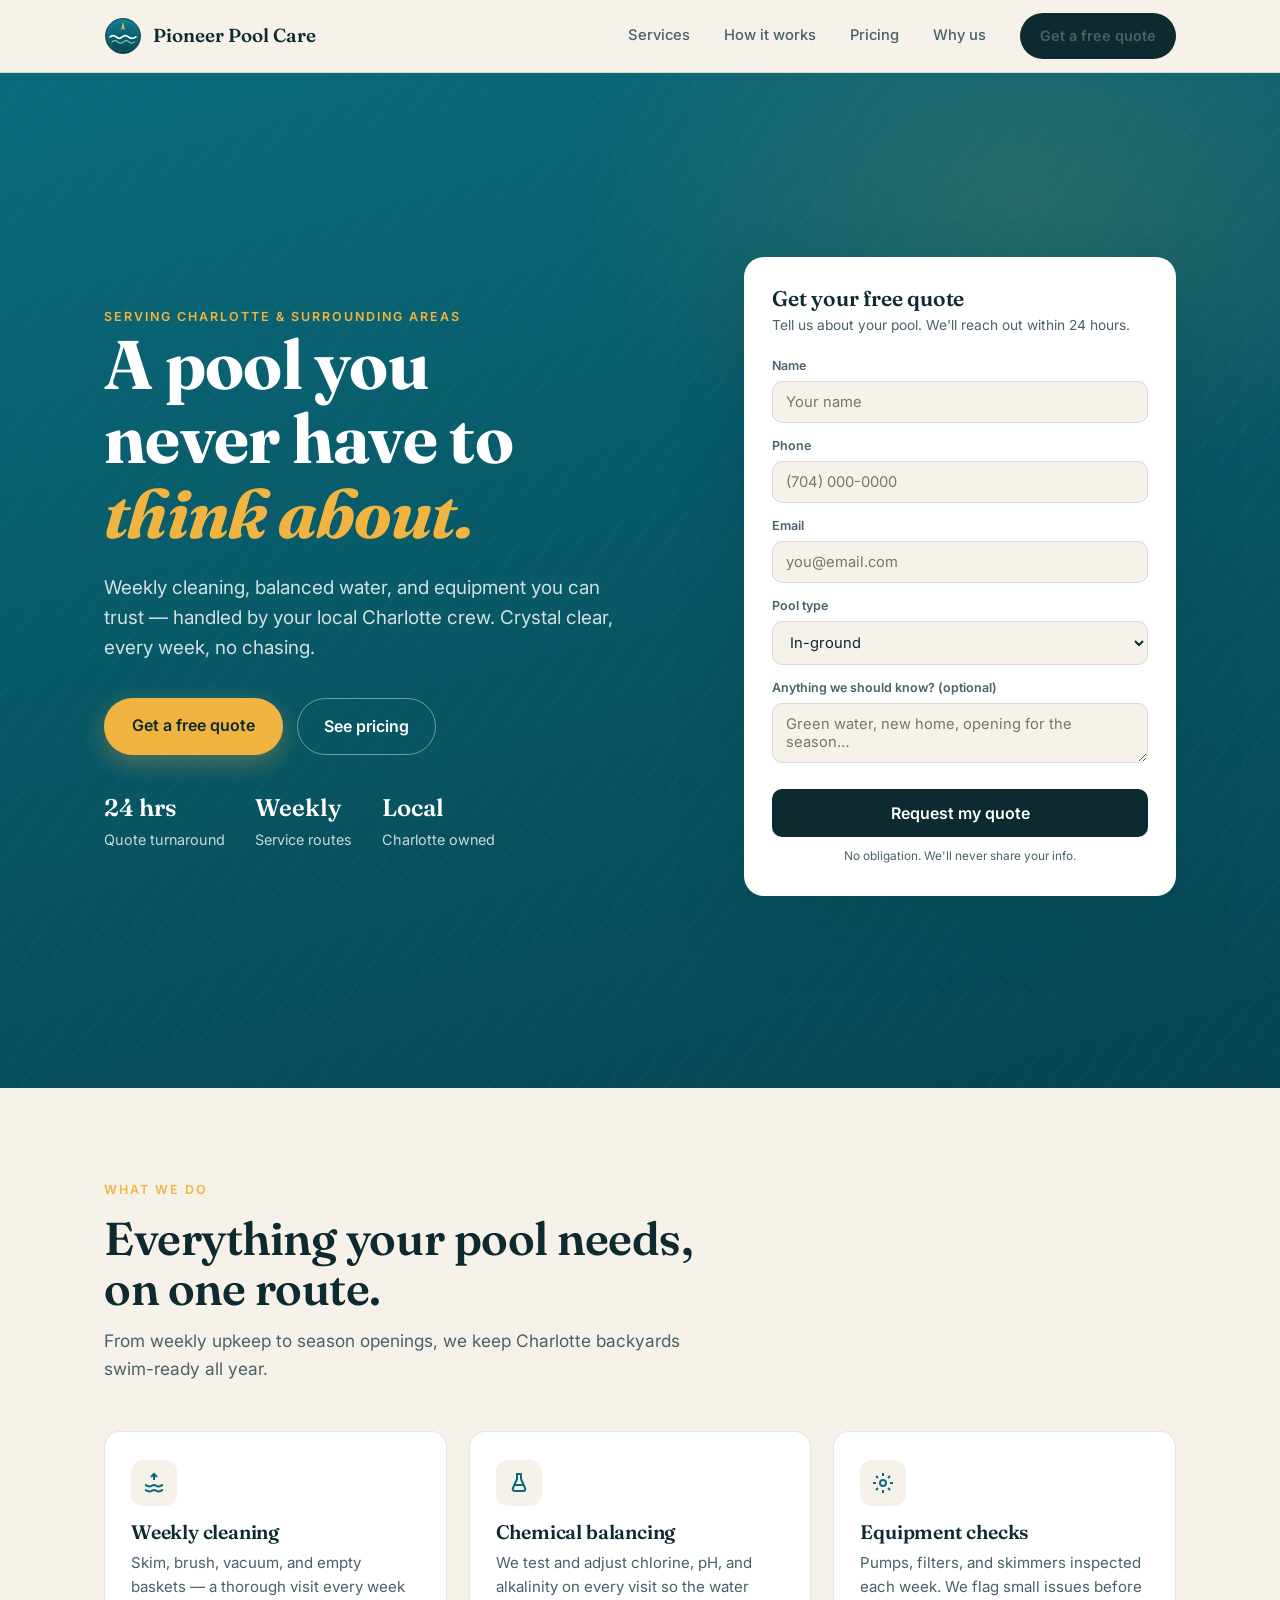
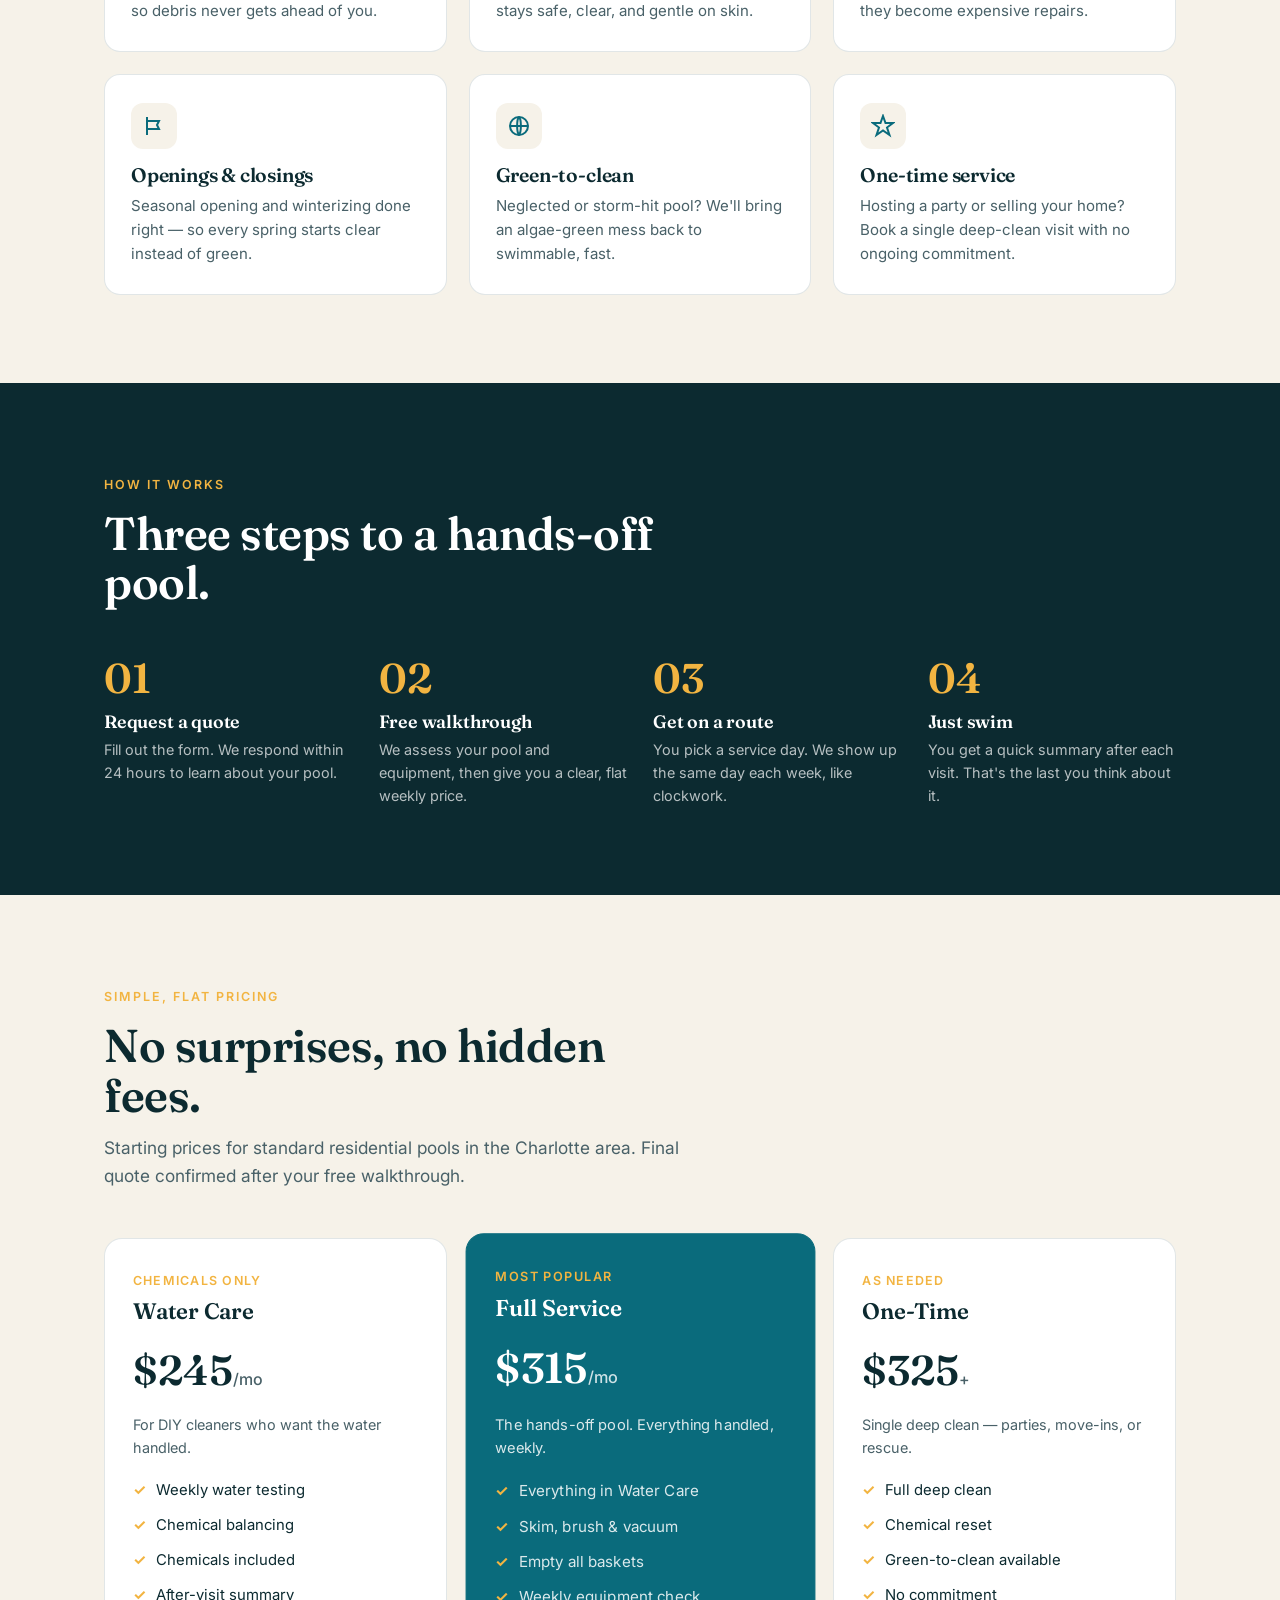
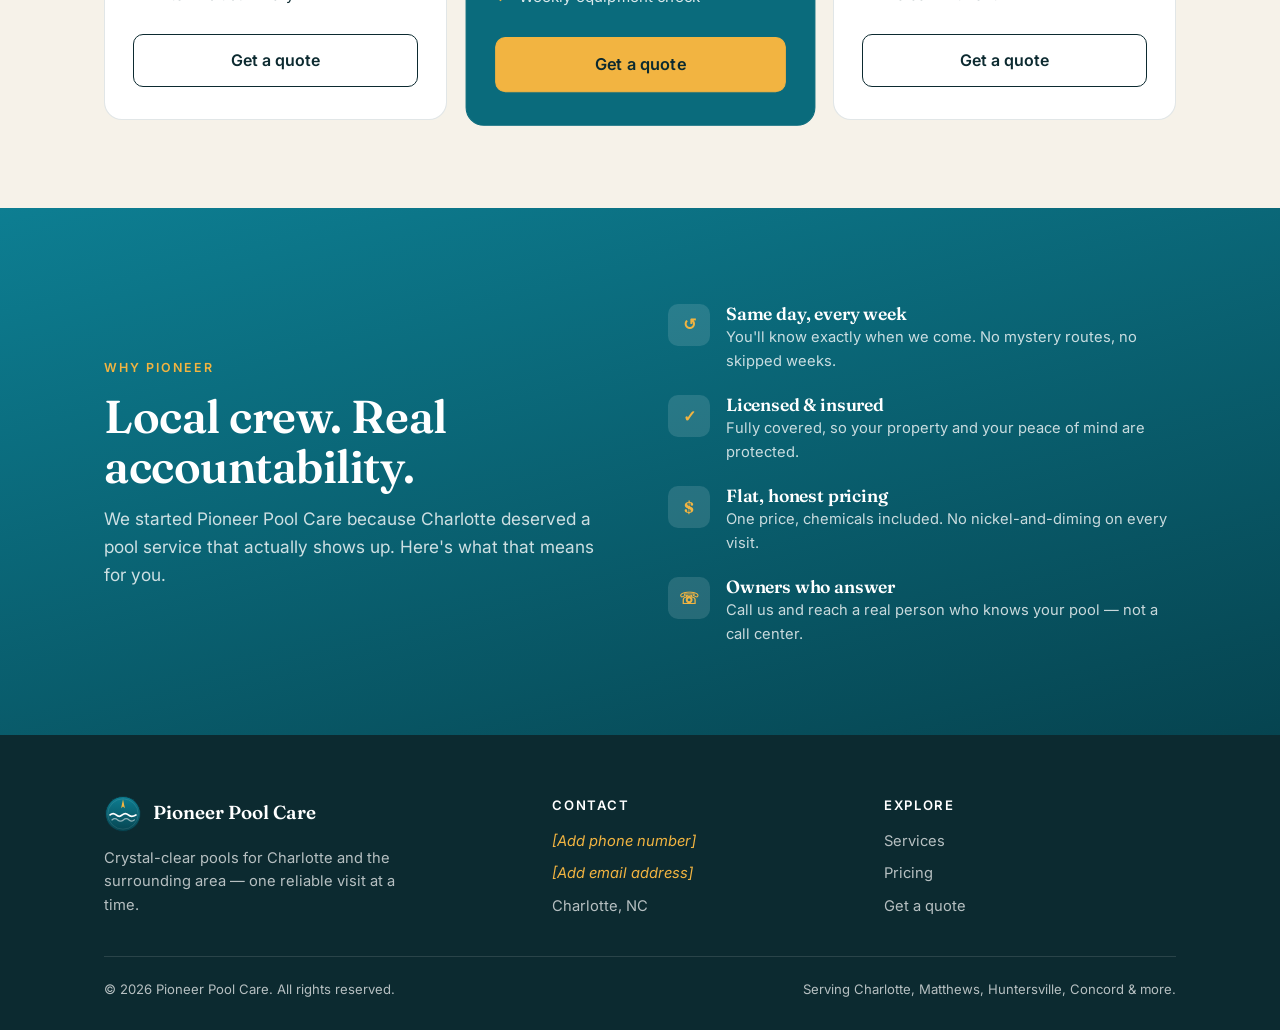
==== index.html @ 1e2101e2 "Add files via upload" ====
<!DOCTYPE html>
<html lang="en">
<head>
<meta charset="UTF-8">
<meta name="viewport" content="width=device-width, initial-scale=1.0">
<title>Pioneer Pool Care | Weekly Pool Cleaning &amp; Maintenance in Charlotte, NC</title>
<link rel="icon" type="image/svg+xml" href="data:image/svg+xml,%3Csvg%20viewBox%3D%220%200%20200%20200%22%20xmlns%3D%22http%3A//www.w3.org/2000/svg%22%20aria-hidden%3D%22true%22%3E%3Cdefs%3E%3ClinearGradient%20id%3D%22pgrad%22%20x1%3D%220%22%20y1%3D%220%22%20x2%3D%220%22%20y2%3D%221%22%3E%3Cstop%20offset%3D%220%22%20stop-color%3D%22%230d7e92%22/%3E%3Cstop%20offset%3D%221%22%20stop-color%3D%22%23064450%22/%3E%3C/linearGradient%3E%3C/defs%3E%3Ccircle%20cx%3D%22100%22%20cy%3D%22100%22%20r%3D%2292%22%20fill%3D%22url%28%23pgrad%29%22/%3E%3Ccircle%20cx%3D%22100%22%20cy%3D%22100%22%20r%3D%2292%22%20fill%3D%22none%22%20stroke%3D%22%230c2a30%22%20stroke-width%3D%224%22/%3E%3Ccircle%20cx%3D%22100%22%20cy%3D%22100%22%20r%3D%2280%22%20fill%3D%22none%22%20stroke%3D%22rgba%28255%2C255%2C255%2C.25%29%22%20stroke-width%3D%222%22/%3E%3Cpath%20d%3D%22M100%2022%20L110%2070%20L100%2060%20L90%2070%20Z%22%20fill%3D%22%23f2b441%22/%3E%3Cpath%20d%3D%22M32%20105%20Q48%2091%2064%20105%20T96%20105%20T128%20105%20T168%20105%22%20fill%3D%22none%22%20stroke%3D%22%23ffffff%22%20stroke-width%3D%229%22%20stroke-linecap%3D%22round%22/%3E%3Cpath%20d%3D%22M42%20131%20Q57%20118%2072%20131%20T102%20131%20T132%20131%20T160%20131%22%20fill%3D%22none%22%20stroke%3D%22rgba%28255%2C255%2C255%2C.55%29%22%20stroke-width%3D%227%22%20stroke-linecap%3D%22round%22/%3E%3C/svg%3E">
<meta name="description" content="Reliable weekly pool cleaning, chemical balancing, and maintenance across Charlotte, NC. Get a free quote within 24 hours.">
<link rel="preconnect" href="https://fonts.googleapis.com">
<link rel="preconnect" href="https://fonts.gstatic.com" crossorigin>
<link href="https://fonts.googleapis.com/css2?family=Fraunces:opsz,wght@9..144,400;9..144,500;9..144,600;9..144,700&family=Inter:wght@400;500;600&display=swap" rel="stylesheet">
<link rel="stylesheet" href="styles.css">
</head>
<body>

<header>
  <div class="wrap">
    <nav>
      <a href="#" class="brand"><svg class="logo" viewBox="0 0 200 200" width="38" height="38" xmlns="http://www.w3.org/2000/svg" aria-hidden="true"><defs><linearGradient id="pgrad" x1="0" y1="0" x2="0" y2="1"><stop offset="0" stop-color="#0d7e92"/><stop offset="1" stop-color="#064450"/></linearGradient></defs><circle cx="100" cy="100" r="92" fill="url(#pgrad)"/><circle cx="100" cy="100" r="92" fill="none" stroke="#0c2a30" stroke-width="4"/><circle cx="100" cy="100" r="80" fill="none" stroke="rgba(255,255,255,.25)" stroke-width="2"/><path d="M100 22 L110 70 L100 60 L90 70 Z" fill="#f2b441"/><path d="M32 105 Q48 91 64 105 T96 105 T128 105 T168 105" fill="none" stroke="#ffffff" stroke-width="9" stroke-linecap="round"/><path d="M42 131 Q57 118 72 131 T102 131 T132 131 T160 131" fill="none" stroke="rgba(255,255,255,.55)" stroke-width="7" stroke-linecap="round"/></svg>Pioneer Pool Care</a>
      <div class="navlinks" id="navlinks">
        <a href="#services">Services</a>
        <a href="#process">How it works</a>
        <a href="#pricing">Pricing</a>
        <a href="#why">Why us</a>
        <a href="#quote" class="navcta">Get a free quote</a>
      </div>
      <button class="menu-toggle" id="menuToggle" aria-label="Toggle menu">☰</button>
    </nav>
  </div>
</header>

<!-- HERO -->
<section class="hero">
  <div class="wrap">
    <div class="hero-inner">
      <div>
        <span class="eyebrow">Serving Charlotte &amp; surrounding areas</span>
        <h1>A pool you<br>never have to<br><em>think about.</em></h1>
        <p class="lead">Weekly cleaning, balanced water, and equipment you can trust — handled by your local Charlotte crew. Crystal clear, every week, no chasing.</p>
        <div class="hero-cta">
          <a href="#quote" class="btn-sun">Get a free quote</a>
          <a href="#pricing" class="btn-ghost">See pricing</a>
        </div>
        <div class="hero-meta">
          <div><b>24 hrs</b>Quote turnaround</div>
          <div><b>Weekly</b>Service routes</div>
          <div><b>Local</b>Charlotte owned</div>
        </div>
      </div>

      <!-- QUOTE FORM -->
      <div class="quote-card" id="quote">
        <form id="formView" action="https://formspree.io/f/xojgkoad" method="POST">
          <h3>Get your free quote</h3>
          <p class="sub">Tell us about your pool. We'll reach out within 24 hours.</p>
          <div class="field">
            <label for="name">Name</label>
            <input id="name" name="name" required type="text" placeholder="Your name">
          </div>
          <div class="field">
            <label for="phone">Phone</label>
            <input id="phone" name="phone" required type="tel" placeholder="(704) 000-0000">
          </div>
          <div class="field">
            <label for="email">Email</label>
            <input id="email" name="_replyto" type="email" placeholder="you@email.com">
          </div>
          <div class="field">
            <label for="ptype">Pool type</label>
            <select id="ptype" name="pool_type">
              <option>In-ground</option>
              <option>Above-ground</option>
              <option>Spa / hot tub</option>
              <option>Not sure</option>
            </select>
          </div>
          <div class="field">
            <label for="msg">Anything we should know? (optional)</label>
            <textarea id="msg" name="message" rows="2" placeholder="Green water, new home, opening for the season…"></textarea>
          </div>
          <input type="hidden" name="_subject" value="New quote request — Pioneer Pool Care">
          <button type="submit">Request my quote</button>
          <p class="form-note">No obligation. We'll never share your info.</p>
        </form>
        <div class="success" id="successView">
          <h3>Request received! 🎉</h3>
          <p>Thanks — one of our pool techs will reach out within 24 hours to set up your free quote.</p>
        </div>
      </div>
    </div>
  </div>
</section>

<!-- SERVICES -->
<section id="services">
  <div class="wrap">
    <div class="sec-head">
      <span class="eyebrow">What we do</span>
      <h2>Everything your pool needs, on one route.</h2>
      <p>From weekly upkeep to season openings, we keep Charlotte backyards swim-ready all year.</p>
    </div>
    <div class="svc-grid">
      <div class="svc">
        <div class="ic"><svg width="24" height="24" viewBox="0 0 24 24" fill="none" stroke="currentColor" stroke-width="2"><path d="M3 14c2 0 2 1.5 4.5 1.5S10 14 12 14s2 1.5 4.5 1.5S19 14 21 14"/><path d="M3 19c2 0 2 1.5 4.5 1.5S10 19 12 19s2 1.5 4.5 1.5S19 19 21 19"/><path d="M12 3v6M9 6l3-3 3 3"/></svg></div>
        <h3>Weekly cleaning</h3>
        <p>Skim, brush, vacuum, and empty baskets — a thorough visit every week so debris never gets ahead of you.</p>
      </div>
      <div class="svc">
        <div class="ic"><svg width="24" height="24" viewBox="0 0 24 24" fill="none" stroke="currentColor" stroke-width="2"><path d="M9 3h6M10 3v5l-4 9a2 2 0 002 3h8a2 2 0 002-3l-4-9V3"/><path d="M7 14h10"/></svg></div>
        <h3>Chemical balancing</h3>
        <p>We test and adjust chlorine, pH, and alkalinity on every visit so the water stays safe, clear, and gentle on skin.</p>
      </div>
      <div class="svc">
        <div class="ic"><svg width="24" height="24" viewBox="0 0 24 24" fill="none" stroke="currentColor" stroke-width="2"><circle cx="12" cy="12" r="3"/><path d="M12 2v3M12 19v3M2 12h3M19 12h3M5 5l2 2M17 17l2 2M19 5l-2 2M7 17l-2 2"/></svg></div>
        <h3>Equipment checks</h3>
        <p>Pumps, filters, and skimmers inspected each week. We flag small issues before they become expensive repairs.</p>
      </div>
      <div class="svc">
        <div class="ic"><svg width="24" height="24" viewBox="0 0 24 24" fill="none" stroke="currentColor" stroke-width="2"><path d="M5 3v18M5 7h12l-2 4 2 4H5"/></svg></div>
        <h3>Openings &amp; closings</h3>
        <p>Seasonal opening and winterizing done right — so every spring starts clear instead of green.</p>
      </div>
      <div class="svc">
        <div class="ic"><svg width="24" height="24" viewBox="0 0 24 24" fill="none" stroke="currentColor" stroke-width="2"><path d="M3 12a9 9 0 1018 0 9 9 0 00-18 0z"/><path d="M3 12h18"/><path d="M12 3c2.5 2.5 2.5 15 0 18M12 3c-2.5 2.5-2.5 15 0 18"/></svg></div>
        <h3>Green-to-clean</h3>
        <p>Neglected or storm-hit pool? We'll bring an algae-green mess back to swimmable, fast.</p>
      </div>
      <div class="svc">
        <div class="ic"><svg width="24" height="24" viewBox="0 0 24 24" fill="none" stroke="currentColor" stroke-width="2"><path d="M12 2l2.5 7H22l-6 4.5L18.5 21 12 16.5 5.5 21 8 13.5 2 9h7.5z"/></svg></div>
        <h3>One-time service</h3>
        <p>Hosting a party or selling your home? Book a single deep-clean visit with no ongoing commitment.</p>
      </div>
    </div>
  </div>
</section>

<!-- PROCESS -->
<section class="process" id="process">
  <div class="wrap">
    <div class="sec-head">
      <span class="eyebrow">How it works</span>
      <h2>Three steps to a hands-off pool.</h2>
    </div>
    <div class="steps">
      <div class="step">
        <div class="num">01</div>
        <h3>Request a quote</h3>
        <p>Fill out the form. We respond within 24 hours to learn about your pool.</p>
      </div>
      <div class="step">
        <div class="num">02</div>
        <h3>Free walkthrough</h3>
        <p>We assess your pool and equipment, then give you a clear, flat weekly price.</p>
      </div>
      <div class="step">
        <div class="num">03</div>
        <h3>Get on a route</h3>
        <p>You pick a service day. We show up the same day each week, like clockwork.</p>
      </div>
      <div class="step">
        <div class="num">04</div>
        <h3>Just swim</h3>
        <p>You get a quick summary after each visit. That's the last you think about it.</p>
      </div>
    </div>
  </div>
</section>

<!-- PRICING -->
<section id="pricing">
  <div class="wrap">
    <div class="sec-head">
      <span class="eyebrow">Simple, flat pricing</span>
      <h2>No surprises, no hidden fees.</h2>
      <p>Starting prices for standard residential pools in the Charlotte area. Final quote confirmed after your free walkthrough.</p>
    </div>
    <div class="price-grid">
      <div class="plan">
        <span class="tag">Chemicals only</span>
        <h3>Water Care</h3>
        <div class="price">$245<span>/mo</span></div>
        <p class="muted-txt">For DIY cleaners who want the water handled.</p>
        <ul>
          <li>Weekly water testing</li>
          <li>Chemical balancing</li>
          <li>Chemicals included</li>
          <li>After-visit summary</li>
        </ul>
        <a href="#quote" class="choose">Get a quote</a>
      </div>
      <div class="plan featured">
        <span class="tag">Most popular</span>
        <h3>Full Service</h3>
        <div class="price">$315<span>/mo</span></div>
        <p class="muted-txt">The hands-off pool. Everything handled, weekly.</p>
        <ul>
          <li>Everything in Water Care</li>
          <li>Skim, brush &amp; vacuum</li>
          <li>Empty all baskets</li>
          <li>Weekly equipment check</li>
        </ul>
        <a href="#quote" class="choose">Get a quote</a>
      </div>
      <div class="plan">
        <span class="tag">As needed</span>
        <h3>One-Time</h3>
        <div class="price">$325<span>+</span></div>
        <p class="muted-txt">Single deep clean — parties, move-ins, or rescue.</p>
        <ul>
          <li>Full deep clean</li>
          <li>Chemical reset</li>
          <li>Green-to-clean available</li>
          <li>No commitment</li>
        </ul>
        <a href="#quote" class="choose">Get a quote</a>
      </div>
    </div>
  </div>
</section>

<!-- WHY US -->
<section class="why" id="why">
  <div class="wrap">
    <div class="why-grid">
      <div>
        <div class="sec-head">
          <span class="eyebrow">Why Pioneer</span>
          <h2>Local crew. Real accountability.</h2>
          <p style="color:rgba(255,255,255,.8)">We started Pioneer Pool Care because Charlotte deserved a pool service that actually shows up. Here's what that means for you.</p>
        </div>
      </div>
      <ul class="why-points">
        <li><span class="b">↺</span><div><h3>Same day, every week</h3><p>You'll know exactly when we come. No mystery routes, no skipped weeks.</p></div></li>
        <li><span class="b">✓</span><div><h3>Licensed &amp; insured</h3><p>Fully covered, so your property and your peace of mind are protected.</p></div></li>
        <li><span class="b">$</span><div><h3>Flat, honest pricing</h3><p>One price, chemicals included. No nickel-and-diming on every visit.</p></div></li>
        <li><span class="b">☏</span><div><h3>Owners who answer</h3><p>Call us and reach a real person who knows your pool — not a call center.</p></div></li>
      </ul>
    </div>
  </div>
</section>

<!-- FOOTER -->
<footer>
  <div class="wrap">
    <div class="foot-top">
      <div>
        <a href="#" class="brand"><svg class="logo" viewBox="0 0 200 200" width="38" height="38" xmlns="http://www.w3.org/2000/svg" aria-hidden="true"><defs><linearGradient id="pgrad" x1="0" y1="0" x2="0" y2="1"><stop offset="0" stop-color="#0d7e92"/><stop offset="1" stop-color="#064450"/></linearGradient></defs><circle cx="100" cy="100" r="92" fill="url(#pgrad)"/><circle cx="100" cy="100" r="92" fill="none" stroke="#0c2a30" stroke-width="4"/><circle cx="100" cy="100" r="80" fill="none" stroke="rgba(255,255,255,.25)" stroke-width="2"/><path d="M100 22 L110 70 L100 60 L90 70 Z" fill="#f2b441"/><path d="M32 105 Q48 91 64 105 T96 105 T128 105 T168 105" fill="none" stroke="#ffffff" stroke-width="9" stroke-linecap="round"/><path d="M42 131 Q57 118 72 131 T102 131 T132 131 T160 131" fill="none" stroke="rgba(255,255,255,.55)" stroke-width="7" stroke-linecap="round"/></svg>Pioneer Pool Care</a>
        <p style="max-width:34ch;font-size:.92rem">Crystal-clear pools for Charlotte and the surrounding area — one reliable visit at a time.</p>
      </div>
      <div>
        <h4>Contact</h4>
        <ul>
          <li><span class="placeholder">[Add phone number]</span></li>
          <li><span class="placeholder">[Add email address]</span></li>
          <li>Charlotte, NC</li>
        </ul>
      </div>
      <div>
        <h4>Explore</h4>
        <ul>
          <li><a href="#services">Services</a></li>
          <li><a href="#pricing">Pricing</a></li>
          <li><a href="#quote">Get a quote</a></li>
        </ul>
      </div>
    </div>
    <div class="foot-bottom">
      <span>© 2026 Pioneer Pool Care. All rights reserved.</span>
      <span>Serving Charlotte, Matthews, Huntersville, Concord &amp; more.</span>
    </div>
  </div>
</footer>

<script src="script.js"></script>
</body>
</html>
---- styles.css ----
:root{
  --pool:#0a6b7c;
  --pool-dark:#064450;
  --surface:#0d7e92;
  --sun:#f2b441;
  --sand:#f6f2e9;
  --ink:#0c2a30;
  --muted:#496168;
  --line:rgba(8,52,60,.12);
  --white:#ffffff;
}
*{box-sizing:border-box;margin:0;padding:0}
html{scroll-behavior:smooth}
body{
  font-family:'Inter',system-ui,sans-serif;
  color:var(--ink);
  background:var(--sand);
  line-height:1.6;
  -webkit-font-smoothing:antialiased;
}
h1,h2,h3{font-family:'Fraunces',Georgia,serif;line-height:1.08;font-weight:600;letter-spacing:-.01em}
a{color:inherit;text-decoration:none}
.wrap{max-width:1120px;margin:0 auto;padding:0 24px}
.eyebrow{
  font-family:'Inter';font-size:.78rem;font-weight:600;letter-spacing:.16em;
  text-transform:uppercase;color:var(--sun);
}

/* NAV */
header{position:sticky;top:0;z-index:50;background:rgba(246,242,233,.88);backdrop-filter:blur(10px);border-bottom:1px solid var(--line)}
nav{display:flex;align-items:center;justify-content:space-between;height:72px}
.brand{display:flex;align-items:center;gap:11px;font-family:'Fraunces';font-weight:600;font-size:1.18rem;color:var(--ink)}
.mark{width:34px;height:34px;border-radius:50%;background:radial-gradient(circle at 32% 30%,var(--surface),var(--pool-dark));position:relative;flex:none;box-shadow:inset 0 0 0 2px rgba(255,255,255,.18)}
.mark::after{content:"";position:absolute;inset:0;border-radius:50%;background:
  repeating-linear-gradient(115deg,transparent 0 5px,rgba(255,255,255,.22) 5px 6px)}
.navlinks{display:flex;gap:34px;align-items:center;font-size:.92rem;font-weight:500}
.navlinks a{color:var(--muted);transition:color .2s}
.navlinks a:hover{color:var(--pool)}
.navcta{background:var(--ink);color:var(--white);padding:11px 20px;border-radius:999px;font-weight:600;font-size:.9rem;transition:transform .15s}
.navcta:hover{transform:translateY(-1px)}
.menu-toggle{display:none;background:none;border:0;font-size:1.5rem;cursor:pointer;color:var(--ink)}

/* HERO */
.hero{position:relative;overflow:hidden;background:linear-gradient(165deg,var(--pool) 0%,var(--pool-dark) 100%);color:var(--white)}
.hero::before{content:"";position:absolute;inset:0;opacity:.5;
  background:
    radial-gradient(60% 50% at 80% 12%,rgba(242,180,65,.25),transparent 60%),
    repeating-linear-gradient(125deg,transparent 0 22px,rgba(255,255,255,.035) 22px 24px)}
.hero-inner{position:relative;display:grid;grid-template-columns:1.15fr .85fr;gap:56px;align-items:center;padding:96px 0 104px}
.hero h1{font-size:clamp(2.6rem,5.4vw,4.3rem);font-weight:700;color:var(--white)}
.hero h1 em{font-style:italic;color:var(--sun)}
.hero p.lead{margin-top:22px;font-size:1.18rem;color:rgba(255,255,255,.82);max-width:44ch}
.hero-cta{margin-top:34px;display:flex;gap:14px;flex-wrap:wrap}
.btn-sun{background:var(--sun);color:var(--ink);padding:15px 28px;border-radius:999px;font-weight:600;font-size:1rem;transition:transform .15s,box-shadow .2s;box-shadow:0 8px 24px rgba(242,180,65,.3)}
.btn-sun:hover{transform:translateY(-2px);box-shadow:0 12px 30px rgba(242,180,65,.4)}
.btn-ghost{border:1.5px solid rgba(255,255,255,.4);color:var(--white);padding:15px 26px;border-radius:999px;font-weight:600;font-size:1rem;transition:background .2s}
.btn-ghost:hover{background:rgba(255,255,255,.1)}
.hero-meta{margin-top:34px;display:flex;gap:30px;flex-wrap:wrap;font-size:.9rem;color:rgba(255,255,255,.78)}
.hero-meta b{color:var(--white);font-family:'Fraunces';font-size:1.5rem;display:block;font-weight:600}

.quote-card{background:var(--white);color:var(--ink);border-radius:20px;padding:30px 28px;box-shadow:0 30px 60px rgba(6,68,80,.35)}
.quote-card h3{font-size:1.32rem;margin-bottom:4px}
.quote-card .sub{font-size:.86rem;color:var(--muted);margin-bottom:20px}
.field{margin-bottom:13px}
.field label{display:block;font-size:.78rem;font-weight:600;color:var(--muted);margin-bottom:5px}
.field input,.field select,.field textarea{
  width:100%;padding:11px 13px;border:1px solid var(--line);border-radius:10px;
  font-family:inherit;font-size:.92rem;background:var(--sand);color:var(--ink)}
.field input:focus,.field select:focus,.field textarea:focus{outline:2px solid var(--surface);outline-offset:0;border-color:transparent}
.quote-card button{width:100%;margin-top:6px;background:var(--ink);color:var(--white);border:0;padding:14px;border-radius:10px;font-family:inherit;font-weight:600;font-size:1rem;cursor:pointer;transition:background .2s}
.quote-card button:hover{background:var(--pool-dark)}
.form-note{font-size:.74rem;color:var(--muted);text-align:center;margin-top:10px}
.success{display:none;background:#0a6b7c;color:#fff;padding:24px;border-radius:14px;text-align:center}
.success.show{display:block}
.success h3{color:#fff;font-size:1.3rem;margin-bottom:6px}

/* SECTION SHELL */
section{padding:88px 0}
.sec-head{max-width:60ch}
.sec-head h2{font-size:clamp(2rem,3.6vw,2.9rem);margin-top:12px}
.sec-head p{color:var(--muted);margin-top:14px;font-size:1.08rem}

/* SERVICES */
.svc-grid{margin-top:48px;display:grid;grid-template-columns:repeat(3,1fr);gap:22px}
.svc{background:var(--white);border:1px solid var(--line);border-radius:16px;padding:28px 26px;transition:transform .2s,box-shadow .2s}
.svc:hover{transform:translateY(-4px);box-shadow:0 18px 40px rgba(6,68,80,.1)}
.svc .ic{width:46px;height:46px;border-radius:12px;background:var(--sand);display:grid;place-items:center;margin-bottom:16px;color:var(--pool)}
.svc h3{font-size:1.22rem;margin-bottom:8px}
.svc p{font-size:.94rem;color:var(--muted)}

/* PROCESS */
.process{background:var(--ink);color:var(--white)}
.process .sec-head h2{color:var(--white)}
.process .sec-head p{color:rgba(255,255,255,.72)}
.steps{margin-top:50px;display:grid;grid-template-columns:repeat(4,1fr);gap:26px}
.step .num{font-family:'Fraunces';font-size:2.6rem;color:var(--sun);font-weight:600;line-height:1}
.step h3{color:var(--white);font-size:1.12rem;margin:12px 0 7px}
.step p{font-size:.9rem;color:rgba(255,255,255,.7)}

/* PRICING */
.price-grid{margin-top:48px;display:grid;grid-template-columns:repeat(3,1fr);gap:22px}
.plan{background:var(--white);border:1px solid var(--line);border-radius:18px;padding:32px 28px;display:flex;flex-direction:column}
.plan.featured{background:var(--pool);color:var(--white);border-color:var(--pool);transform:scale(1.02)}
.plan.featured .muted-txt,.plan.featured li{color:rgba(255,255,255,.85)}
.plan .tag{font-size:.78rem;font-weight:600;letter-spacing:.1em;text-transform:uppercase;color:var(--sun)}
.plan h3{font-size:1.4rem;margin:8px 0 4px}
.plan .price{font-family:'Fraunces';font-size:2.6rem;font-weight:600;margin:10px 0}
.plan .price span{font-size:1rem;font-family:'Inter';color:var(--muted);font-weight:500}
.plan.featured .price span{color:rgba(255,255,255,.8)}
.muted-txt{font-size:.9rem;color:var(--muted)}
.plan ul{list-style:none;margin:20px 0 26px;display:flex;flex-direction:column;gap:11px}
.plan li{font-size:.93rem;display:flex;gap:10px;align-items:flex-start}
.plan li::before{content:"✓";color:var(--sun);font-weight:700;flex:none}
.plan a.choose{margin-top:auto;text-align:center;padding:13px;border-radius:10px;font-weight:600;border:1.5px solid var(--ink);transition:all .2s}
.plan a.choose:hover{background:var(--ink);color:var(--white)}
.plan.featured a.choose{background:var(--sun);color:var(--ink);border-color:var(--sun)}
.plan.featured a.choose:hover{background:#fff;border-color:#fff}

/* WHY */
.why{background:linear-gradient(165deg,var(--surface),var(--pool-dark));color:#fff}
.why-grid{display:grid;grid-template-columns:1fr 1fr;gap:56px;align-items:center}
.why .sec-head h2{color:#fff}
.why-points{list-style:none;display:flex;flex-direction:column;gap:22px;margin-top:8px}
.why-points li{display:flex;gap:16px}
.why-points .b{width:42px;height:42px;border-radius:10px;background:rgba(255,255,255,.12);display:grid;place-items:center;color:var(--sun);flex:none;font-weight:700;font-family:'Fraunces'}
.why-points h3{color:#fff;font-size:1.1rem;margin-bottom:3px}
.why-points p{font-size:.92rem;color:rgba(255,255,255,.78)}

/* FOOTER */
footer{background:var(--ink);color:rgba(255,255,255,.7);padding:60px 0 30px}
.foot-top{display:grid;grid-template-columns:1.4fr 1fr 1fr;gap:40px;padding-bottom:38px;border-bottom:1px solid rgba(255,255,255,.12)}
footer .brand{color:#fff;margin-bottom:14px}
footer h4{color:#fff;font-size:.82rem;letter-spacing:.12em;text-transform:uppercase;margin-bottom:14px;font-family:'Inter';font-weight:600}
footer ul{list-style:none;display:flex;flex-direction:column;gap:9px;font-size:.92rem}
footer a:hover{color:var(--sun)}
.foot-bottom{padding-top:22px;display:flex;justify-content:space-between;flex-wrap:wrap;gap:10px;font-size:.82rem}
.placeholder{color:var(--sun);font-style:italic}

/* RESPONSIVE */
@media(max-width:880px){
  .hero-inner{grid-template-columns:1fr;gap:40px;padding:64px 0 72px}
  .svc-grid,.price-grid{grid-template-columns:1fr}
  .steps{grid-template-columns:1fr 1fr}
  .why-grid{grid-template-columns:1fr;gap:36px}
  .foot-top{grid-template-columns:1fr 1fr}
  .plan.featured{transform:none}
  .navlinks{display:none}
  .navlinks.open{display:flex;position:absolute;top:72px;left:0;right:0;flex-direction:column;background:var(--sand);padding:20px 24px;gap:18px;border-bottom:1px solid var(--line)}
  .menu-toggle{display:block}
}
@media(max-width:520px){
  .steps{grid-template-columns:1fr}
  .foot-top{grid-template-columns:1fr}
  .hero-meta{gap:22px}
}

/* logo */
.brand .logo{flex:none;display:block}
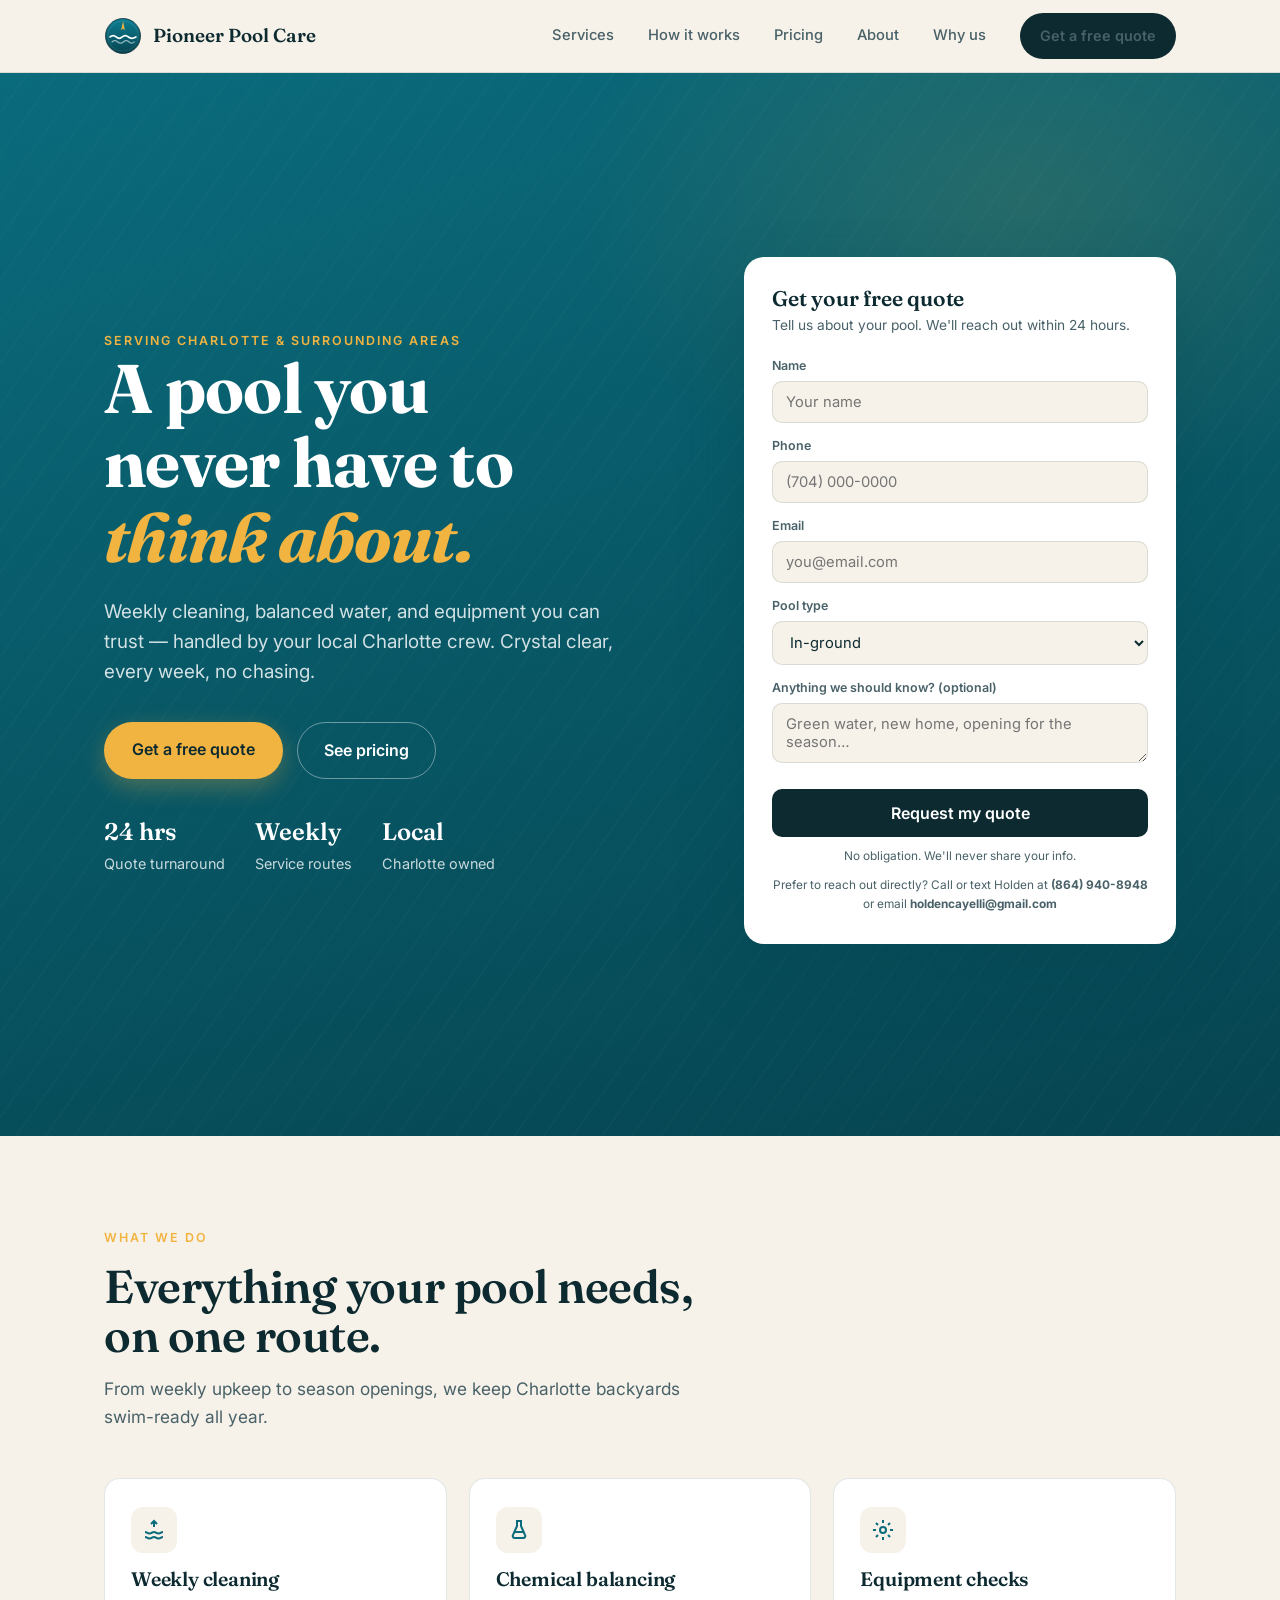
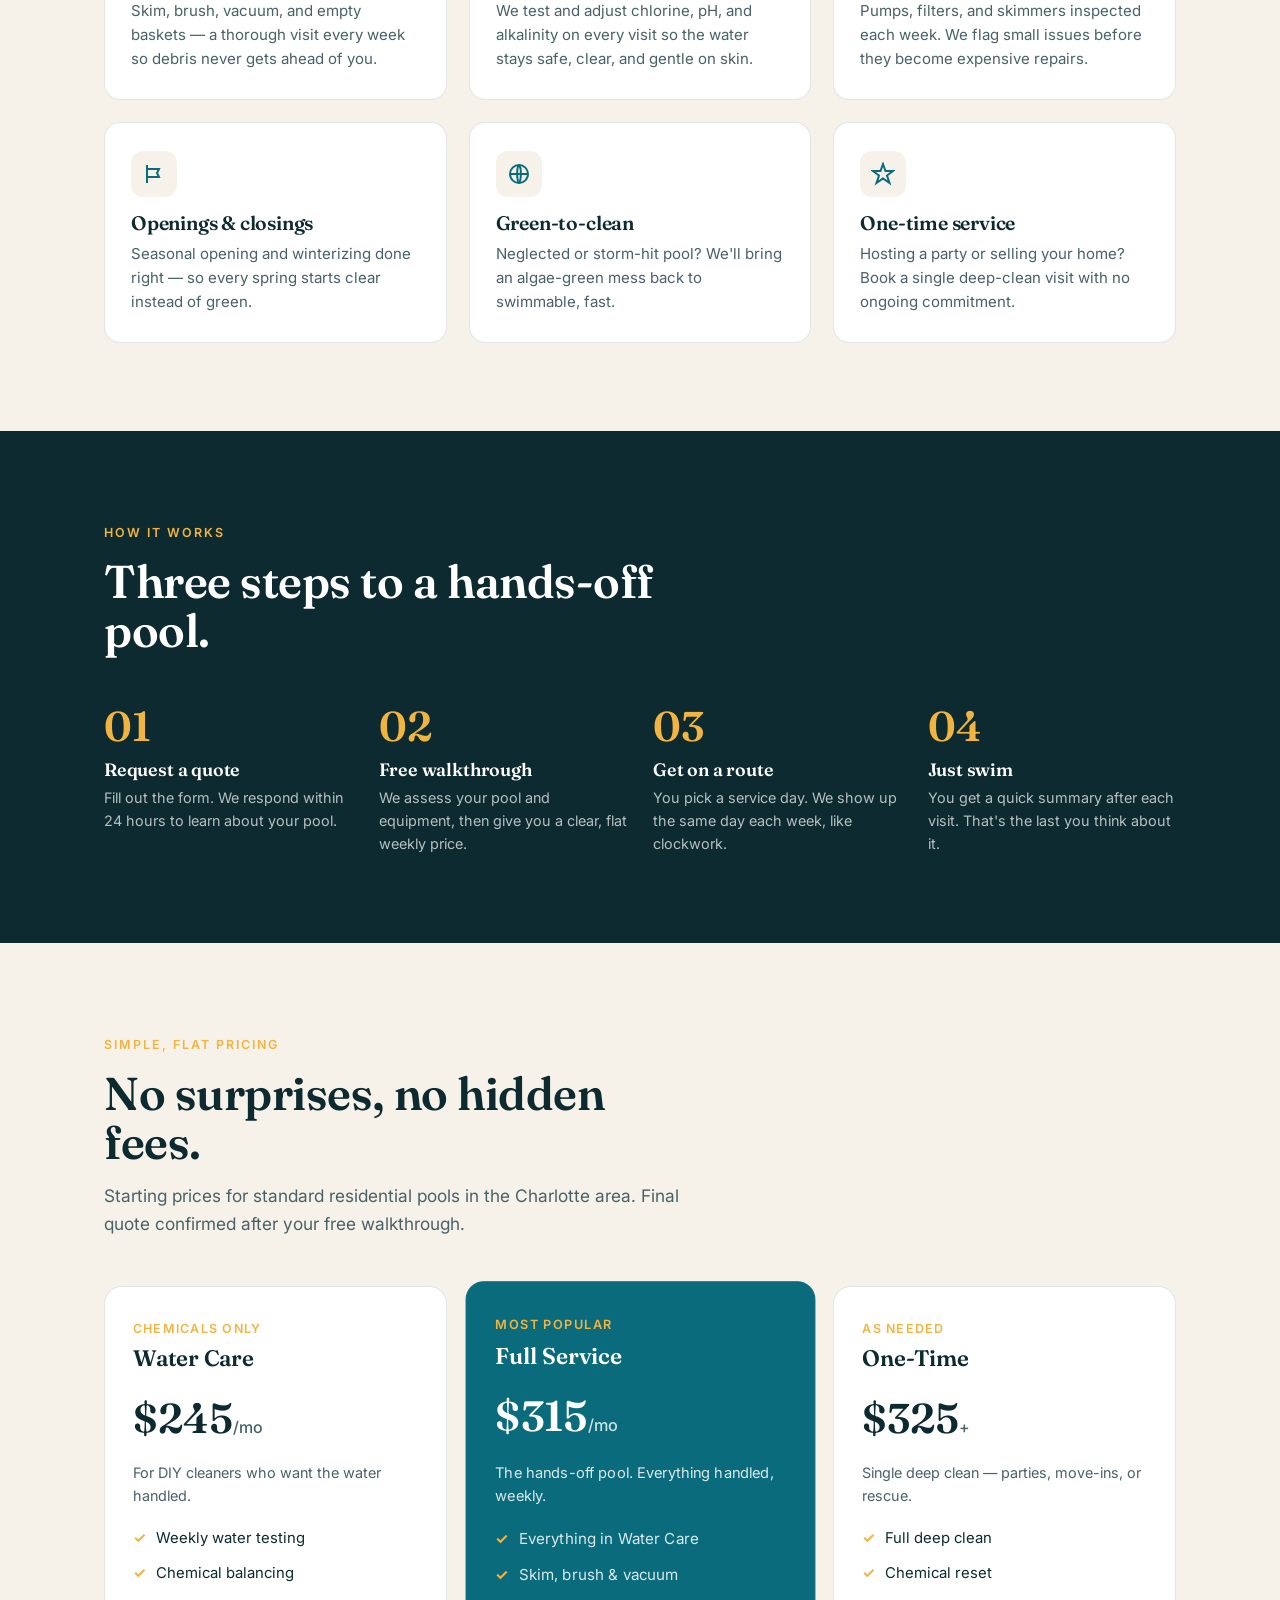
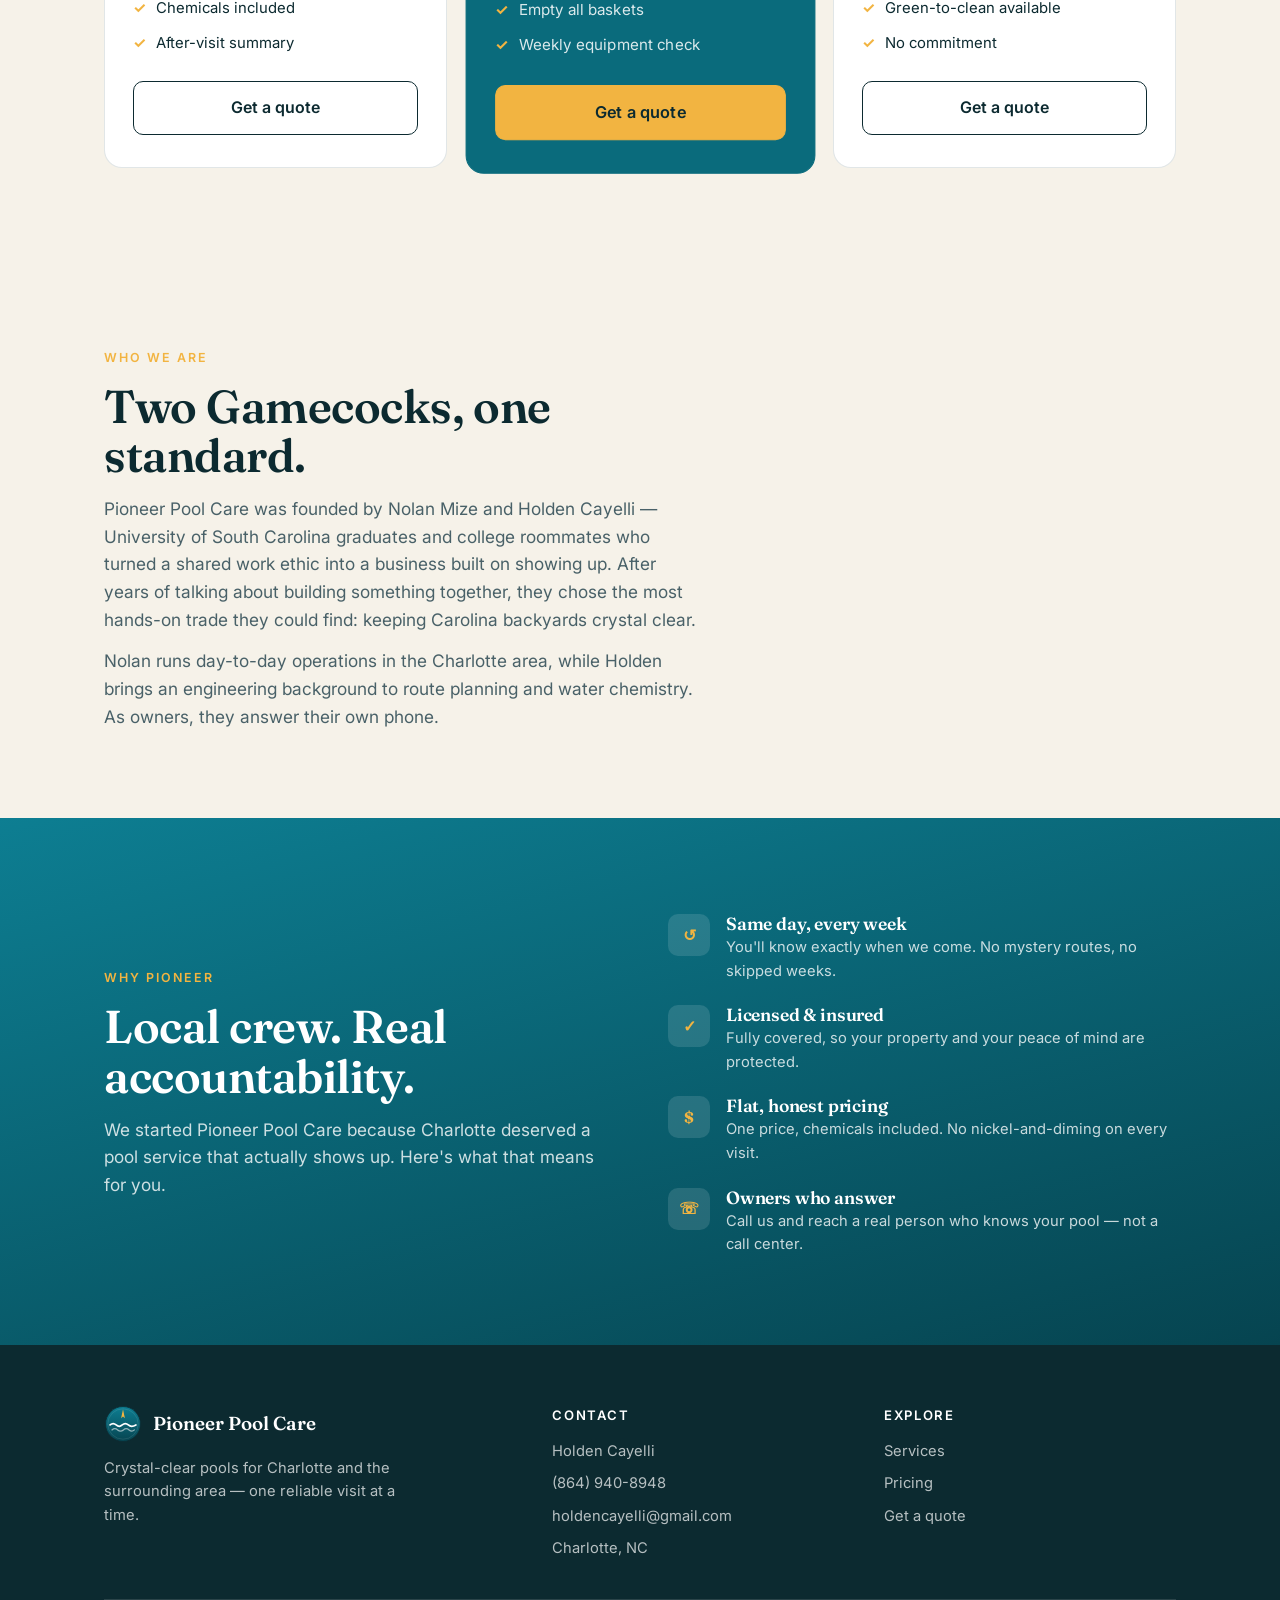
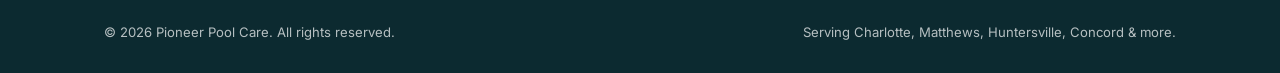
==== commit 7c588e58: "Add files via upload" ====
--- a/index.html
+++ b/index.html
@@ -21,6 +21,7 @@
         <a href="#services">Services</a>
         <a href="#process">How it works</a>
         <a href="#pricing">Pricing</a>
+        <a href="#about">About</a>
         <a href="#why">Why us</a>
         <a href="#quote" class="navcta">Get a free quote</a>
       </div>
@@ -79,8 +80,10 @@
             <textarea id="msg" name="message" rows="2" placeholder="Green water, new home, opening for the season…"></textarea>
           </div>
           <input type="hidden" name="_subject" value="New quote request — Pioneer Pool Care">
+          <input type="hidden" name="_next" value="https://pioneerpoolcare.com/thanks.html">
           <button type="submit">Request my quote</button>
           <p class="form-note">No obligation. We'll never share your info.</p>
+          <p class="form-note">Prefer to reach out directly? Call or text Holden at <a href="tel:8649408948"><b>(864) 940-8948</b></a> or email <a href="mailto:holdencayelli@gmail.com"><b>holdencayelli@gmail.com</b></a></p>
         </form>
         <div class="success" id="successView">
           <h3>Request received! 🎉</h3>
@@ -218,6 +221,18 @@
   </div>
 </section>
 
+<!-- ABOUT -->
+<section id="about">
+  <div class="wrap">
+    <div class="sec-head">
+      <span class="eyebrow">Who we are</span>
+      <h2>Two Gamecocks, one standard.</h2>
+      <p>Pioneer Pool Care was founded by Nolan Mize and Holden Cayelli — University of South Carolina graduates and college roommates who turned a shared work ethic into a business built on showing up. After years of talking about building something together, they chose the most hands-on trade they could find: keeping Carolina backyards crystal clear.</p>
+      <p>Nolan runs day-to-day operations in the Charlotte area, while Holden brings an engineering background to route planning and water chemistry. As owners, they answer their own phone.</p>
+    </div>
+  </div>
+</section>
+
 <!-- WHY US -->
 <section class="why" id="why">
   <div class="wrap">
@@ -250,8 +265,9 @@
       <div>
         <h4>Contact</h4>
         <ul>
-          <li><span class="placeholder">[Add phone number]</span></li>
-          <li><span class="placeholder">[Add email address]</span></li>
+          <li>Holden Cayelli</li>
+          <li><a href="tel:8649408948">(864) 940-8948</a></li>
+          <li><a href="mailto:holdencayelli@gmail.com">holdencayelli@gmail.com</a></li>
           <li>Charlotte, NC</li>
         </ul>
       </div>
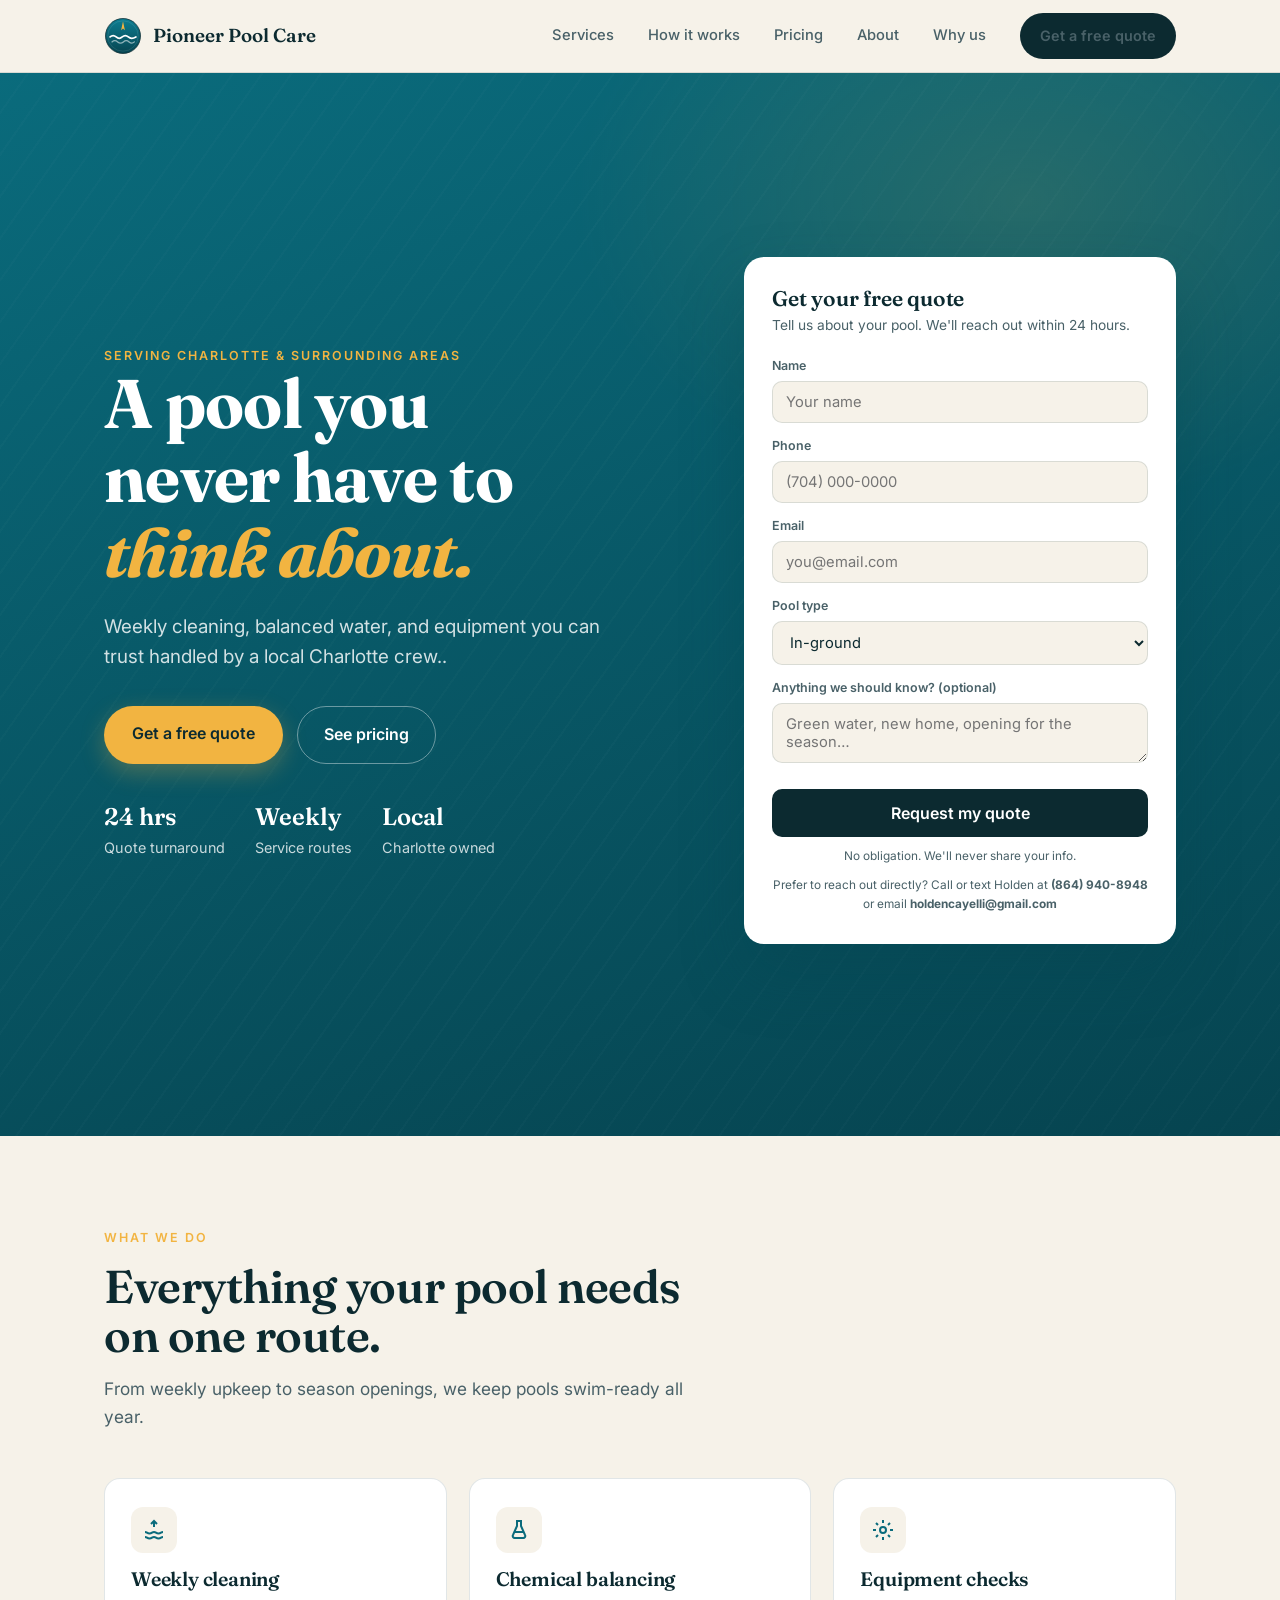
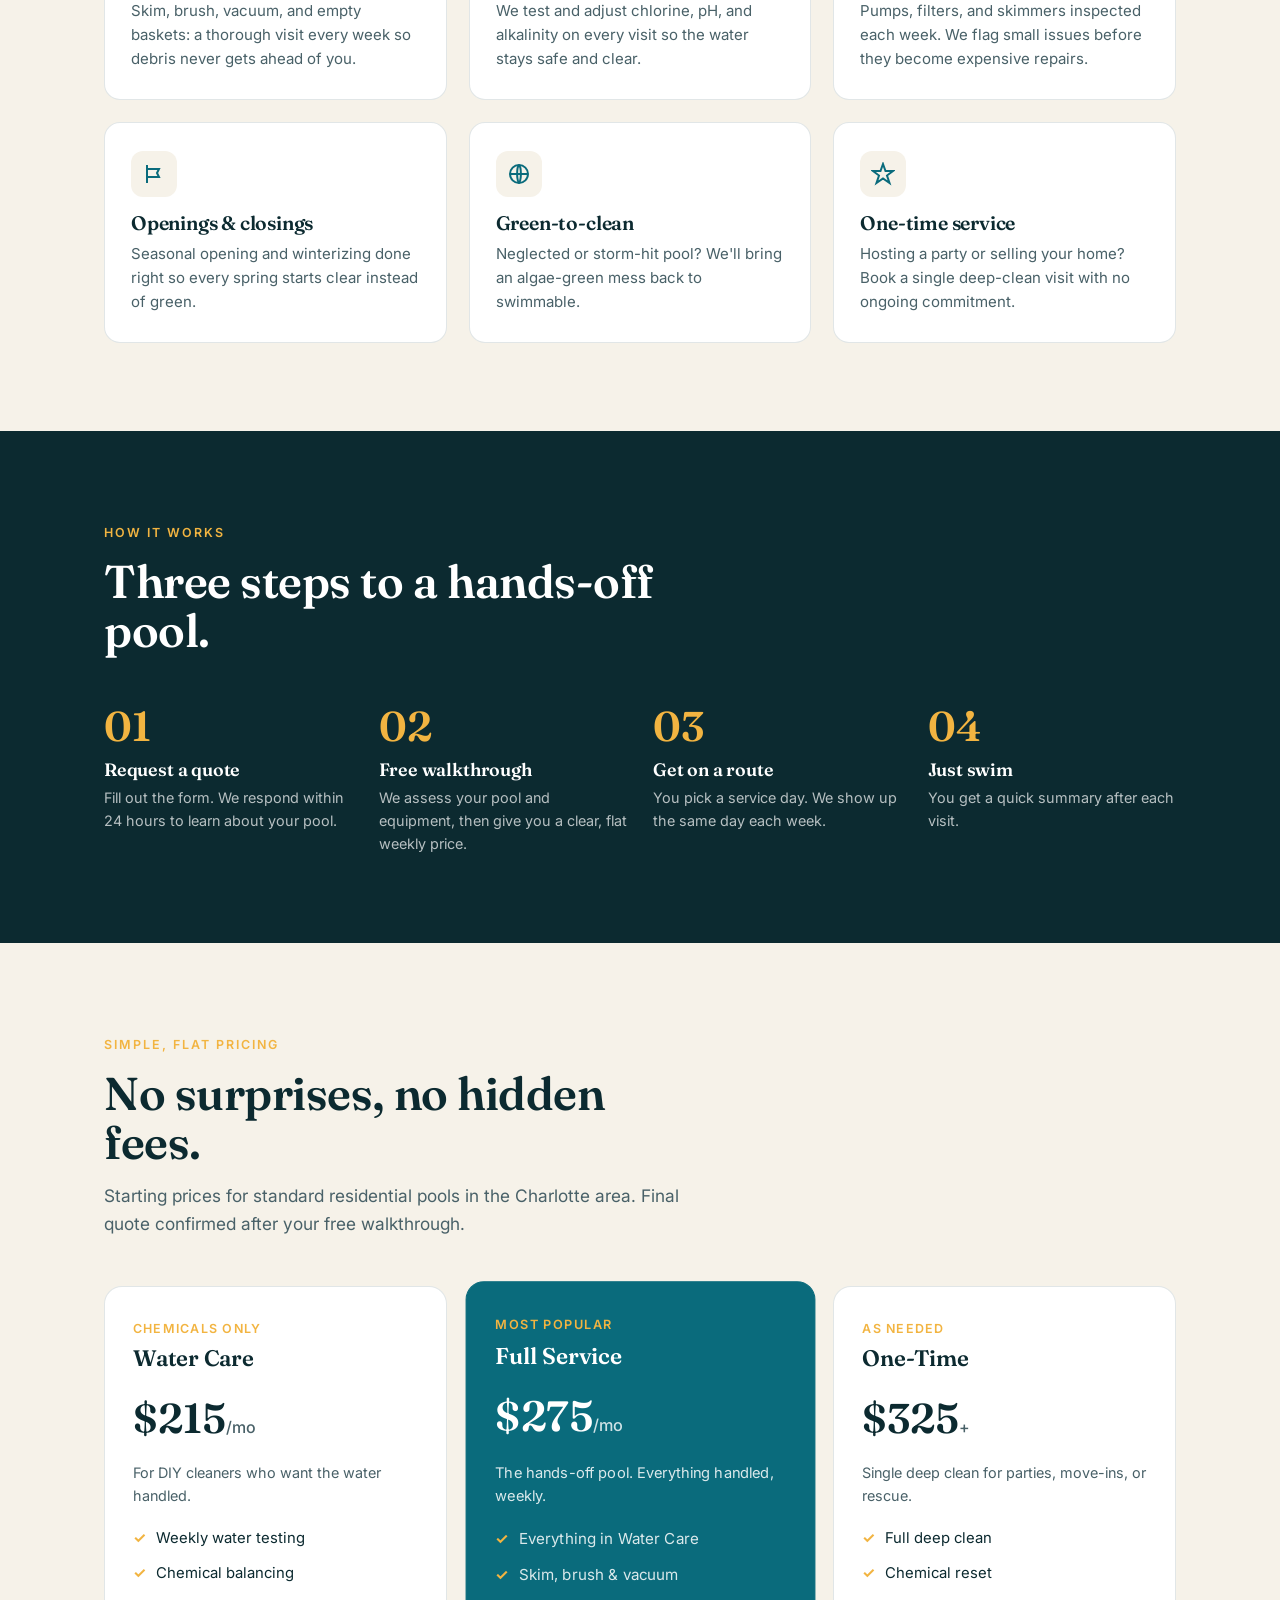
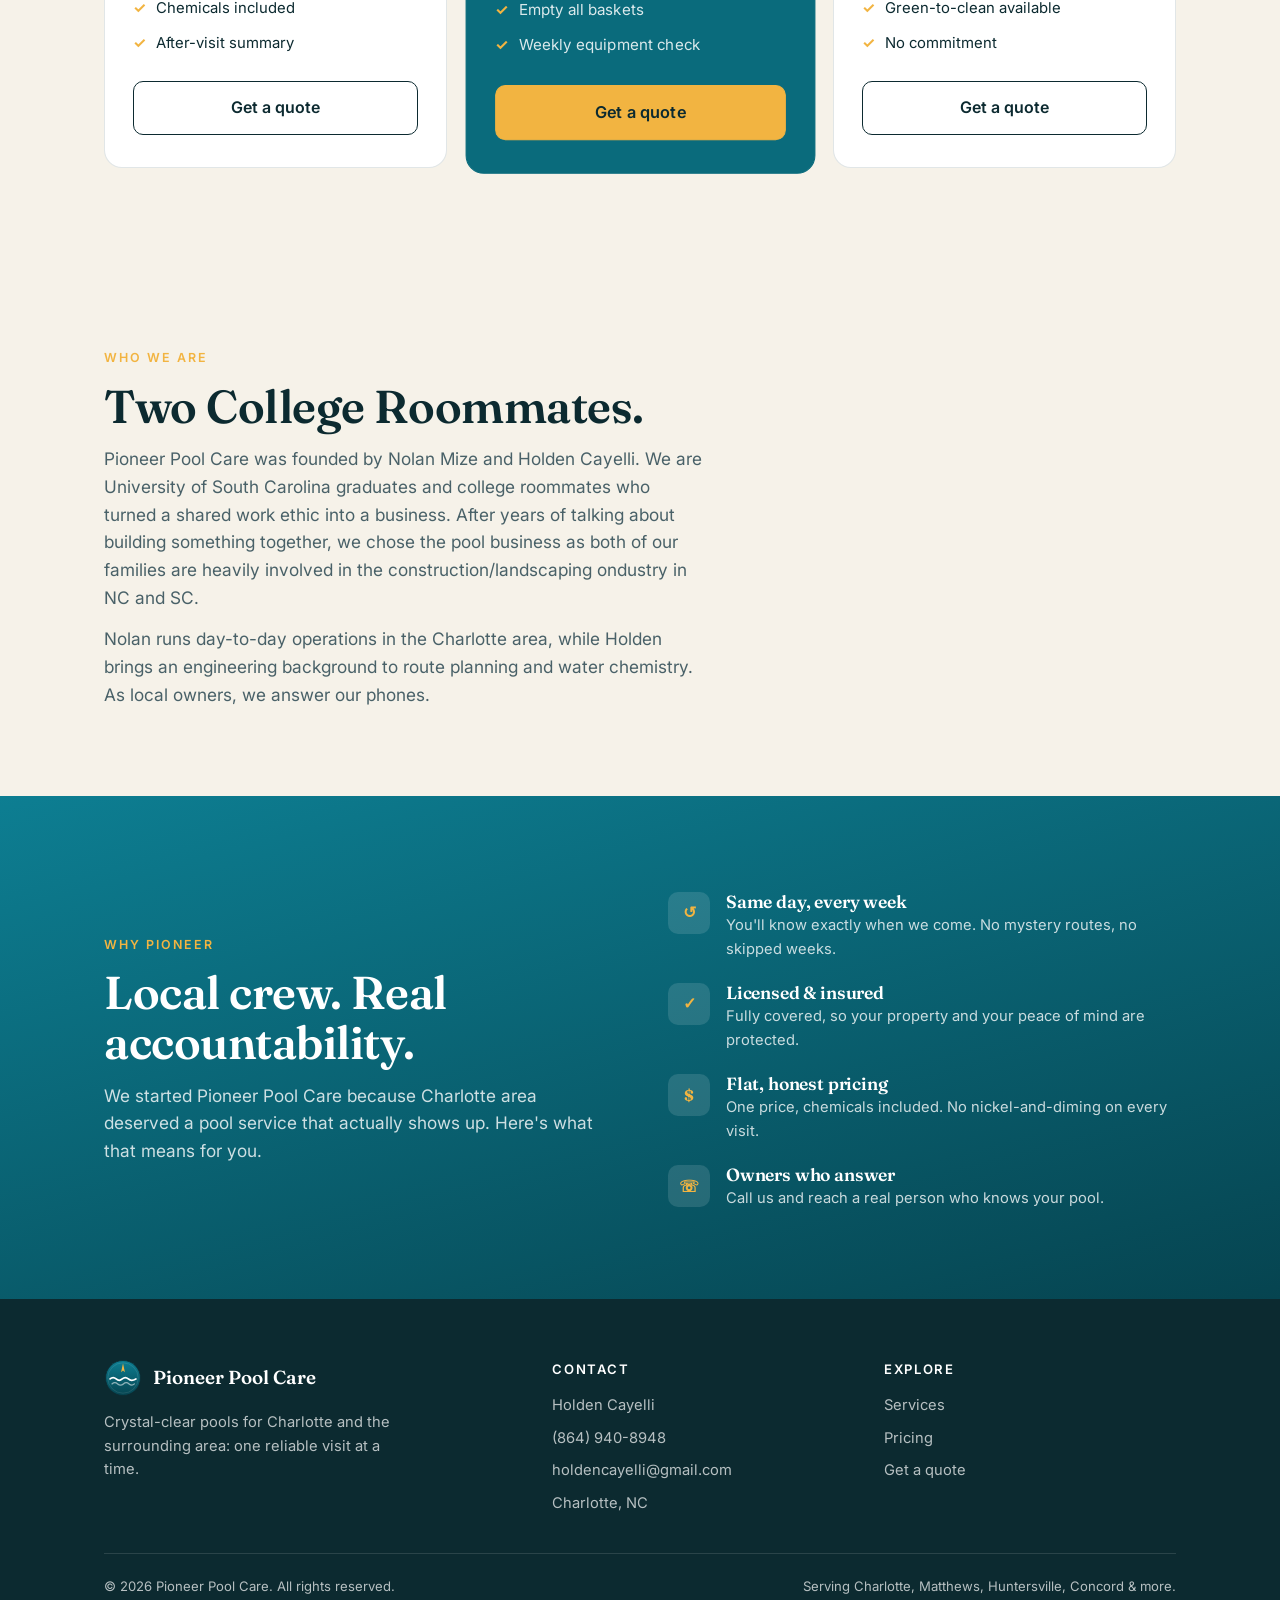
==== commit 398f138c: "Update index.html" ====
--- a/index.html
+++ b/index.html
@@ -5,7 +5,7 @@
 <meta name="viewport" content="width=device-width, initial-scale=1.0">
 <title>Pioneer Pool Care | Weekly Pool Cleaning &amp; Maintenance in Charlotte, NC</title>
 <link rel="icon" type="image/svg+xml" href="data:image/svg+xml,%3Csvg%20viewBox%3D%220%200%20200%20200%22%20xmlns%3D%22http%3A//www.w3.org/2000/svg%22%20aria-hidden%3D%22true%22%3E%3Cdefs%3E%3ClinearGradient%20id%3D%22pgrad%22%20x1%3D%220%22%20y1%3D%220%22%20x2%3D%220%22%20y2%3D%221%22%3E%3Cstop%20offset%3D%220%22%20stop-color%3D%22%230d7e92%22/%3E%3Cstop%20offset%3D%221%22%20stop-color%3D%22%23064450%22/%3E%3C/linearGradient%3E%3C/defs%3E%3Ccircle%20cx%3D%22100%22%20cy%3D%22100%22%20r%3D%2292%22%20fill%3D%22url%28%23pgrad%29%22/%3E%3Ccircle%20cx%3D%22100%22%20cy%3D%22100%22%20r%3D%2292%22%20fill%3D%22none%22%20stroke%3D%22%230c2a30%22%20stroke-width%3D%224%22/%3E%3Ccircle%20cx%3D%22100%22%20cy%3D%22100%22%20r%3D%2280%22%20fill%3D%22none%22%20stroke%3D%22rgba%28255%2C255%2C255%2C.25%29%22%20stroke-width%3D%222%22/%3E%3Cpath%20d%3D%22M100%2022%20L110%2070%20L100%2060%20L90%2070%20Z%22%20fill%3D%22%23f2b441%22/%3E%3Cpath%20d%3D%22M32%20105%20Q48%2091%2064%20105%20T96%20105%20T128%20105%20T168%20105%22%20fill%3D%22none%22%20stroke%3D%22%23ffffff%22%20stroke-width%3D%229%22%20stroke-linecap%3D%22round%22/%3E%3Cpath%20d%3D%22M42%20131%20Q57%20118%2072%20131%20T102%20131%20T132%20131%20T160%20131%22%20fill%3D%22none%22%20stroke%3D%22rgba%28255%2C255%2C255%2C.55%29%22%20stroke-width%3D%227%22%20stroke-linecap%3D%22round%22/%3E%3C/svg%3E">
-<meta name="description" content="Reliable weekly pool cleaning, chemical balancing, and maintenance across Charlotte, NC. Get a free quote within 24 hours.">
+<meta name="description" content="Reliable weekly pool cleaning, chemical balancing, and maintenance across Charlotte, NC. Fill out the form or contact us to get a free quote.">
 <link rel="preconnect" href="https://fonts.googleapis.com">
 <link rel="preconnect" href="https://fonts.gstatic.com" crossorigin>
 <link href="https://fonts.googleapis.com/css2?family=Fraunces:opsz,wght@9..144,400;9..144,500;9..144,600;9..144,700&family=Inter:wght@400;500;600&display=swap" rel="stylesheet">
@@ -37,7 +37,7 @@
       <div>
         <span class="eyebrow">Serving Charlotte &amp; surrounding areas</span>
         <h1>A pool you<br>never have to<br><em>think about.</em></h1>
-        <p class="lead">Weekly cleaning, balanced water, and equipment you can trust — handled by your local Charlotte crew. Crystal clear, every week, no chasing.</p>
+        <p class="lead">Weekly cleaning, balanced water, and equipment you can trust handled by a local Charlotte crew..</p>
         <div class="hero-cta">
           <a href="#quote" class="btn-sun">Get a free quote</a>
           <a href="#pricing" class="btn-ghost">See pricing</a>
@@ -87,7 +87,7 @@
         </form>
         <div class="success" id="successView">
           <h3>Request received! 🎉</h3>
-          <p>Thanks — one of our pool techs will reach out within 24 hours to set up your free quote.</p>
+          <p>Thanks one of the owners will reach out within 24 hours to set up your free quote.</p>
         </div>
       </div>
     </div>
@@ -99,19 +99,19 @@
   <div class="wrap">
     <div class="sec-head">
       <span class="eyebrow">What we do</span>
-      <h2>Everything your pool needs, on one route.</h2>
-      <p>From weekly upkeep to season openings, we keep Charlotte backyards swim-ready all year.</p>
+      <h2>Everything your pool needs on one route.</h2>
+      <p>From weekly upkeep to season openings, we keep pools swim-ready all year.</p>
     </div>
     <div class="svc-grid">
       <div class="svc">
         <div class="ic"><svg width="24" height="24" viewBox="0 0 24 24" fill="none" stroke="currentColor" stroke-width="2"><path d="M3 14c2 0 2 1.5 4.5 1.5S10 14 12 14s2 1.5 4.5 1.5S19 14 21 14"/><path d="M3 19c2 0 2 1.5 4.5 1.5S10 19 12 19s2 1.5 4.5 1.5S19 19 21 19"/><path d="M12 3v6M9 6l3-3 3 3"/></svg></div>
         <h3>Weekly cleaning</h3>
-        <p>Skim, brush, vacuum, and empty baskets — a thorough visit every week so debris never gets ahead of you.</p>
+        <p>Skim, brush, vacuum, and empty baskets: a thorough visit every week so debris never gets ahead of you.</p>
       </div>
       <div class="svc">
         <div class="ic"><svg width="24" height="24" viewBox="0 0 24 24" fill="none" stroke="currentColor" stroke-width="2"><path d="M9 3h6M10 3v5l-4 9a2 2 0 002 3h8a2 2 0 002-3l-4-9V3"/><path d="M7 14h10"/></svg></div>
         <h3>Chemical balancing</h3>
-        <p>We test and adjust chlorine, pH, and alkalinity on every visit so the water stays safe, clear, and gentle on skin.</p>
+        <p>We test and adjust chlorine, pH, and alkalinity on every visit so the water stays safe and clear.</p>
       </div>
       <div class="svc">
         <div class="ic"><svg width="24" height="24" viewBox="0 0 24 24" fill="none" stroke="currentColor" stroke-width="2"><circle cx="12" cy="12" r="3"/><path d="M12 2v3M12 19v3M2 12h3M19 12h3M5 5l2 2M17 17l2 2M19 5l-2 2M7 17l-2 2"/></svg></div>
@@ -121,12 +121,12 @@
       <div class="svc">
         <div class="ic"><svg width="24" height="24" viewBox="0 0 24 24" fill="none" stroke="currentColor" stroke-width="2"><path d="M5 3v18M5 7h12l-2 4 2 4H5"/></svg></div>
         <h3>Openings &amp; closings</h3>
-        <p>Seasonal opening and winterizing done right — so every spring starts clear instead of green.</p>
+        <p>Seasonal opening and winterizing done right so every spring starts clear instead of green.</p>
       </div>
       <div class="svc">
         <div class="ic"><svg width="24" height="24" viewBox="0 0 24 24" fill="none" stroke="currentColor" stroke-width="2"><path d="M3 12a9 9 0 1018 0 9 9 0 00-18 0z"/><path d="M3 12h18"/><path d="M12 3c2.5 2.5 2.5 15 0 18M12 3c-2.5 2.5-2.5 15 0 18"/></svg></div>
         <h3>Green-to-clean</h3>
-        <p>Neglected or storm-hit pool? We'll bring an algae-green mess back to swimmable, fast.</p>
+        <p>Neglected or storm-hit pool? We'll bring an algae-green mess back to swimmable.</p>
       </div>
       <div class="svc">
         <div class="ic"><svg width="24" height="24" viewBox="0 0 24 24" fill="none" stroke="currentColor" stroke-width="2"><path d="M12 2l2.5 7H22l-6 4.5L18.5 21 12 16.5 5.5 21 8 13.5 2 9h7.5z"/></svg></div>
@@ -158,12 +158,12 @@
       <div class="step">
         <div class="num">03</div>
         <h3>Get on a route</h3>
-        <p>You pick a service day. We show up the same day each week, like clockwork.</p>
+        <p>You pick a service day. We show up the same day each week.</p>
       </div>
       <div class="step">
         <div class="num">04</div>
         <h3>Just swim</h3>
-        <p>You get a quick summary after each visit. That's the last you think about it.</p>
+        <p>You get a quick summary after each visit. </p>
       </div>
     </div>
   </div>
@@ -181,7 +181,7 @@
       <div class="plan">
         <span class="tag">Chemicals only</span>
         <h3>Water Care</h3>
-        <div class="price">$245<span>/mo</span></div>
+        <div class="price">$215<span>/mo</span></div>
         <p class="muted-txt">For DIY cleaners who want the water handled.</p>
         <ul>
           <li>Weekly water testing</li>
@@ -194,7 +194,7 @@
       <div class="plan featured">
         <span class="tag">Most popular</span>
         <h3>Full Service</h3>
-        <div class="price">$315<span>/mo</span></div>
+        <div class="price">$275<span>/mo</span></div>
         <p class="muted-txt">The hands-off pool. Everything handled, weekly.</p>
         <ul>
           <li>Everything in Water Care</li>
@@ -208,7 +208,7 @@
         <span class="tag">As needed</span>
         <h3>One-Time</h3>
         <div class="price">$325<span>+</span></div>
-        <p class="muted-txt">Single deep clean — parties, move-ins, or rescue.</p>
+        <p class="muted-txt">Single deep clean for parties, move-ins, or rescue.</p>
         <ul>
           <li>Full deep clean</li>
           <li>Chemical reset</li>
@@ -226,9 +226,9 @@
   <div class="wrap">
     <div class="sec-head">
       <span class="eyebrow">Who we are</span>
-      <h2>Two Gamecocks, one standard.</h2>
-      <p>Pioneer Pool Care was founded by Nolan Mize and Holden Cayelli — University of South Carolina graduates and college roommates who turned a shared work ethic into a business built on showing up. After years of talking about building something together, they chose the most hands-on trade they could find: keeping Carolina backyards crystal clear.</p>
-      <p>Nolan runs day-to-day operations in the Charlotte area, while Holden brings an engineering background to route planning and water chemistry. As owners, they answer their own phone.</p>
+      <h2>Two College Roommates.</h2>
+      <p>Pioneer Pool Care was founded by Nolan Mize and Holden Cayelli. We are University of South Carolina graduates and college roommates who turned a shared work ethic into a business. After years of talking about building something together, we chose the pool business as both of our families are heavily involved in the construction/landscaping ondustry in NC and SC.</p>
+      <p>Nolan runs day-to-day operations in the Charlotte area, while Holden brings an engineering background to route planning and water chemistry. As local owners, we answer our phones.</p>
     </div>
   </div>
 </section>
@@ -241,14 +241,14 @@
         <div class="sec-head">
           <span class="eyebrow">Why Pioneer</span>
           <h2>Local crew. Real accountability.</h2>
-          <p style="color:rgba(255,255,255,.8)">We started Pioneer Pool Care because Charlotte deserved a pool service that actually shows up. Here's what that means for you.</p>
+          <p style="color:rgba(255,255,255,.8)">We started Pioneer Pool Care because Charlotte area deserved a pool service that actually shows up. Here's what that means for you.</p>
         </div>
       </div>
       <ul class="why-points">
         <li><span class="b">↺</span><div><h3>Same day, every week</h3><p>You'll know exactly when we come. No mystery routes, no skipped weeks.</p></div></li>
         <li><span class="b">✓</span><div><h3>Licensed &amp; insured</h3><p>Fully covered, so your property and your peace of mind are protected.</p></div></li>
         <li><span class="b">$</span><div><h3>Flat, honest pricing</h3><p>One price, chemicals included. No nickel-and-diming on every visit.</p></div></li>
-        <li><span class="b">☏</span><div><h3>Owners who answer</h3><p>Call us and reach a real person who knows your pool — not a call center.</p></div></li>
+        <li><span class="b">☏</span><div><h3>Owners who answer</h3><p>Call us and reach a real person who knows your pool.</p></div></li>
       </ul>
     </div>
   </div>
@@ -260,7 +260,7 @@
     <div class="foot-top">
       <div>
         <a href="#" class="brand"><svg class="logo" viewBox="0 0 200 200" width="38" height="38" xmlns="http://www.w3.org/2000/svg" aria-hidden="true"><defs><linearGradient id="pgrad" x1="0" y1="0" x2="0" y2="1"><stop offset="0" stop-color="#0d7e92"/><stop offset="1" stop-color="#064450"/></linearGradient></defs><circle cx="100" cy="100" r="92" fill="url(#pgrad)"/><circle cx="100" cy="100" r="92" fill="none" stroke="#0c2a30" stroke-width="4"/><circle cx="100" cy="100" r="80" fill="none" stroke="rgba(255,255,255,.25)" stroke-width="2"/><path d="M100 22 L110 70 L100 60 L90 70 Z" fill="#f2b441"/><path d="M32 105 Q48 91 64 105 T96 105 T128 105 T168 105" fill="none" stroke="#ffffff" stroke-width="9" stroke-linecap="round"/><path d="M42 131 Q57 118 72 131 T102 131 T132 131 T160 131" fill="none" stroke="rgba(255,255,255,.55)" stroke-width="7" stroke-linecap="round"/></svg>Pioneer Pool Care</a>
-        <p style="max-width:34ch;font-size:.92rem">Crystal-clear pools for Charlotte and the surrounding area — one reliable visit at a time.</p>
+        <p style="max-width:34ch;font-size:.92rem">Crystal-clear pools for Charlotte and the surrounding area: one reliable visit at a time.</p>
       </div>
       <div>
         <h4>Contact</h4>
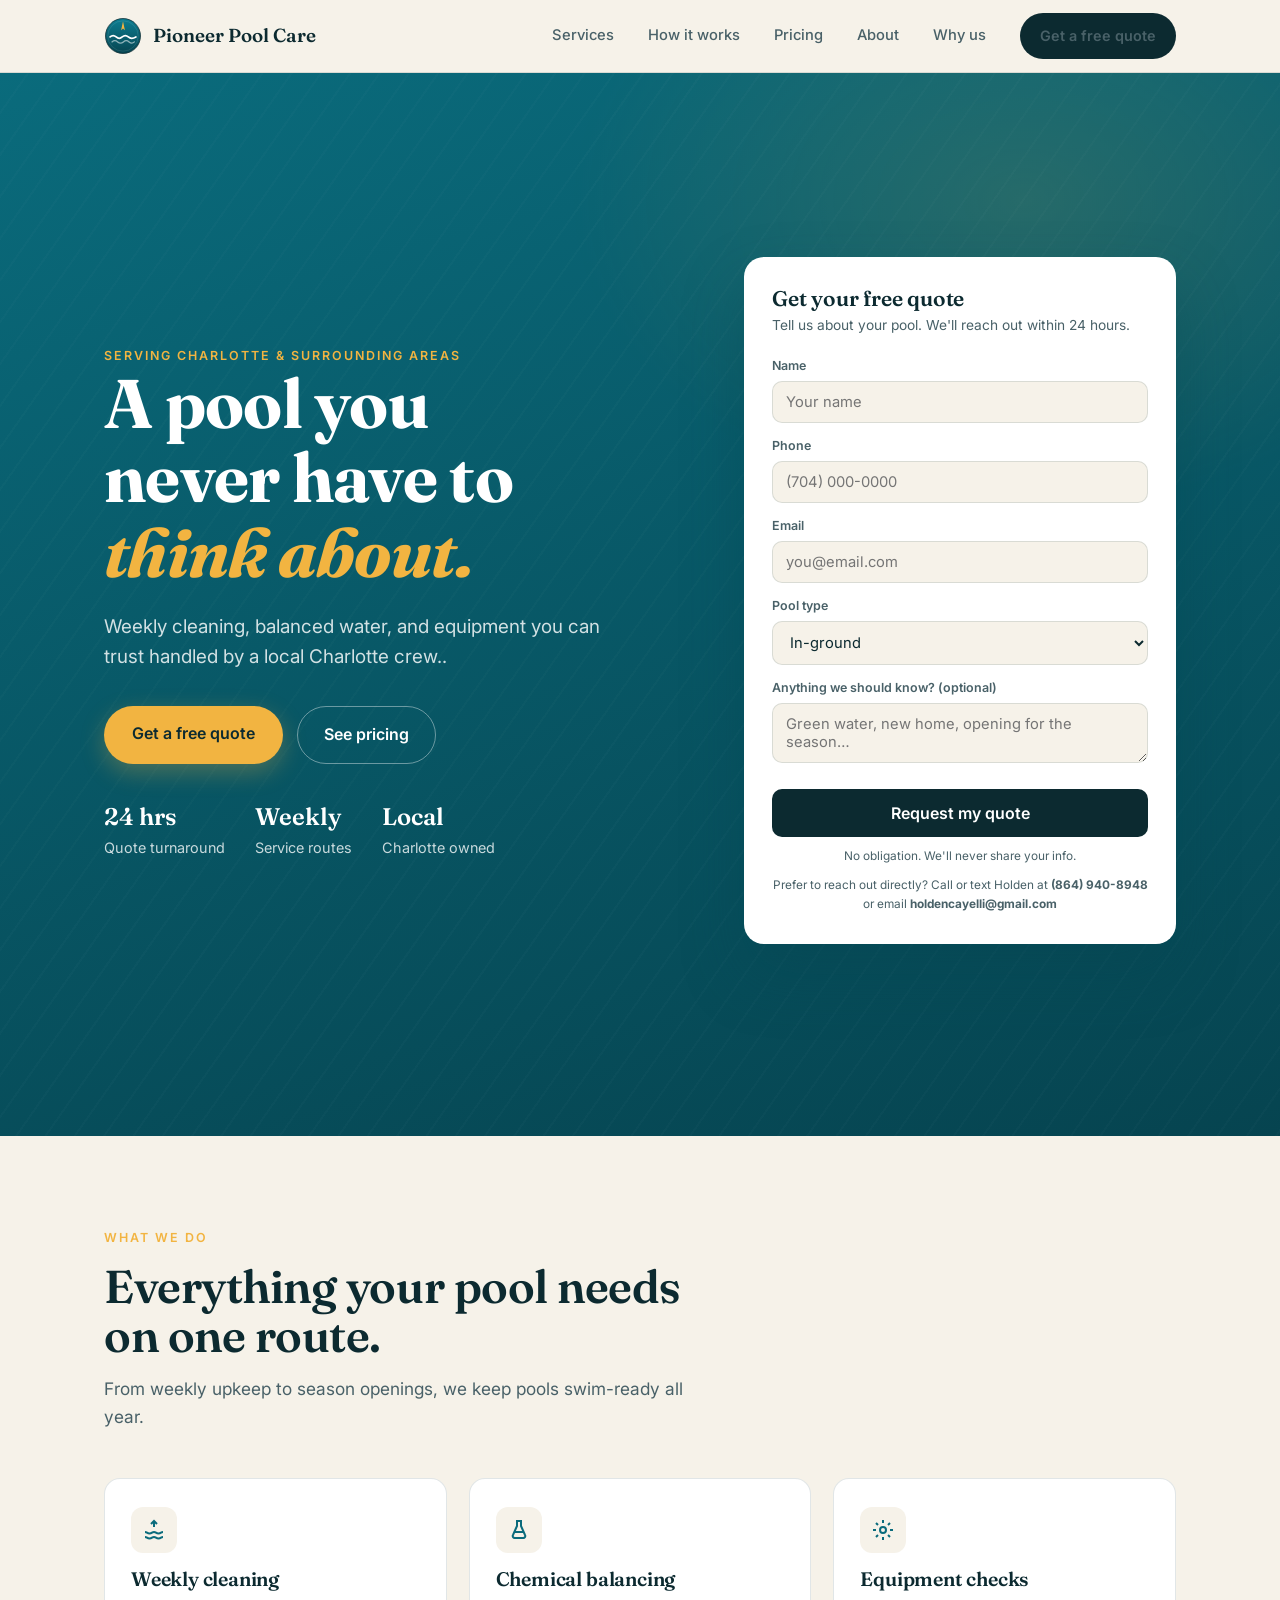
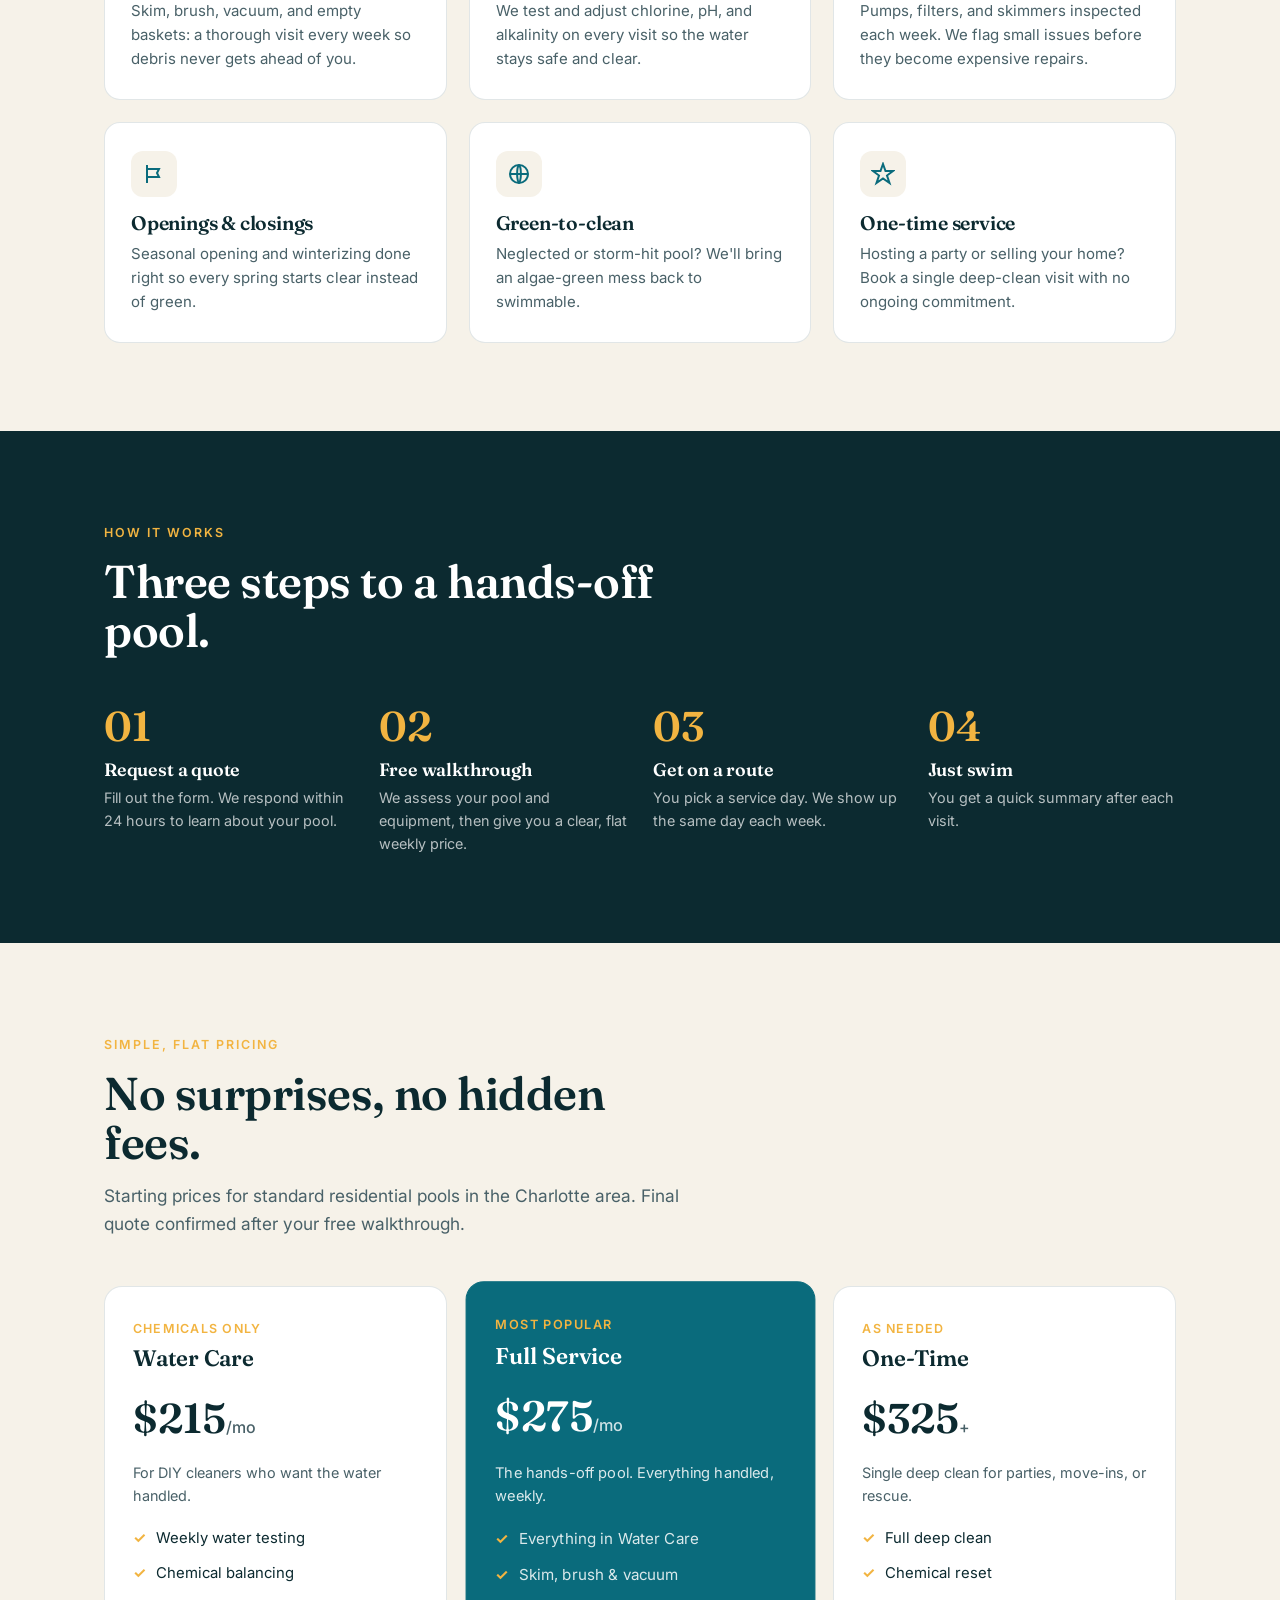
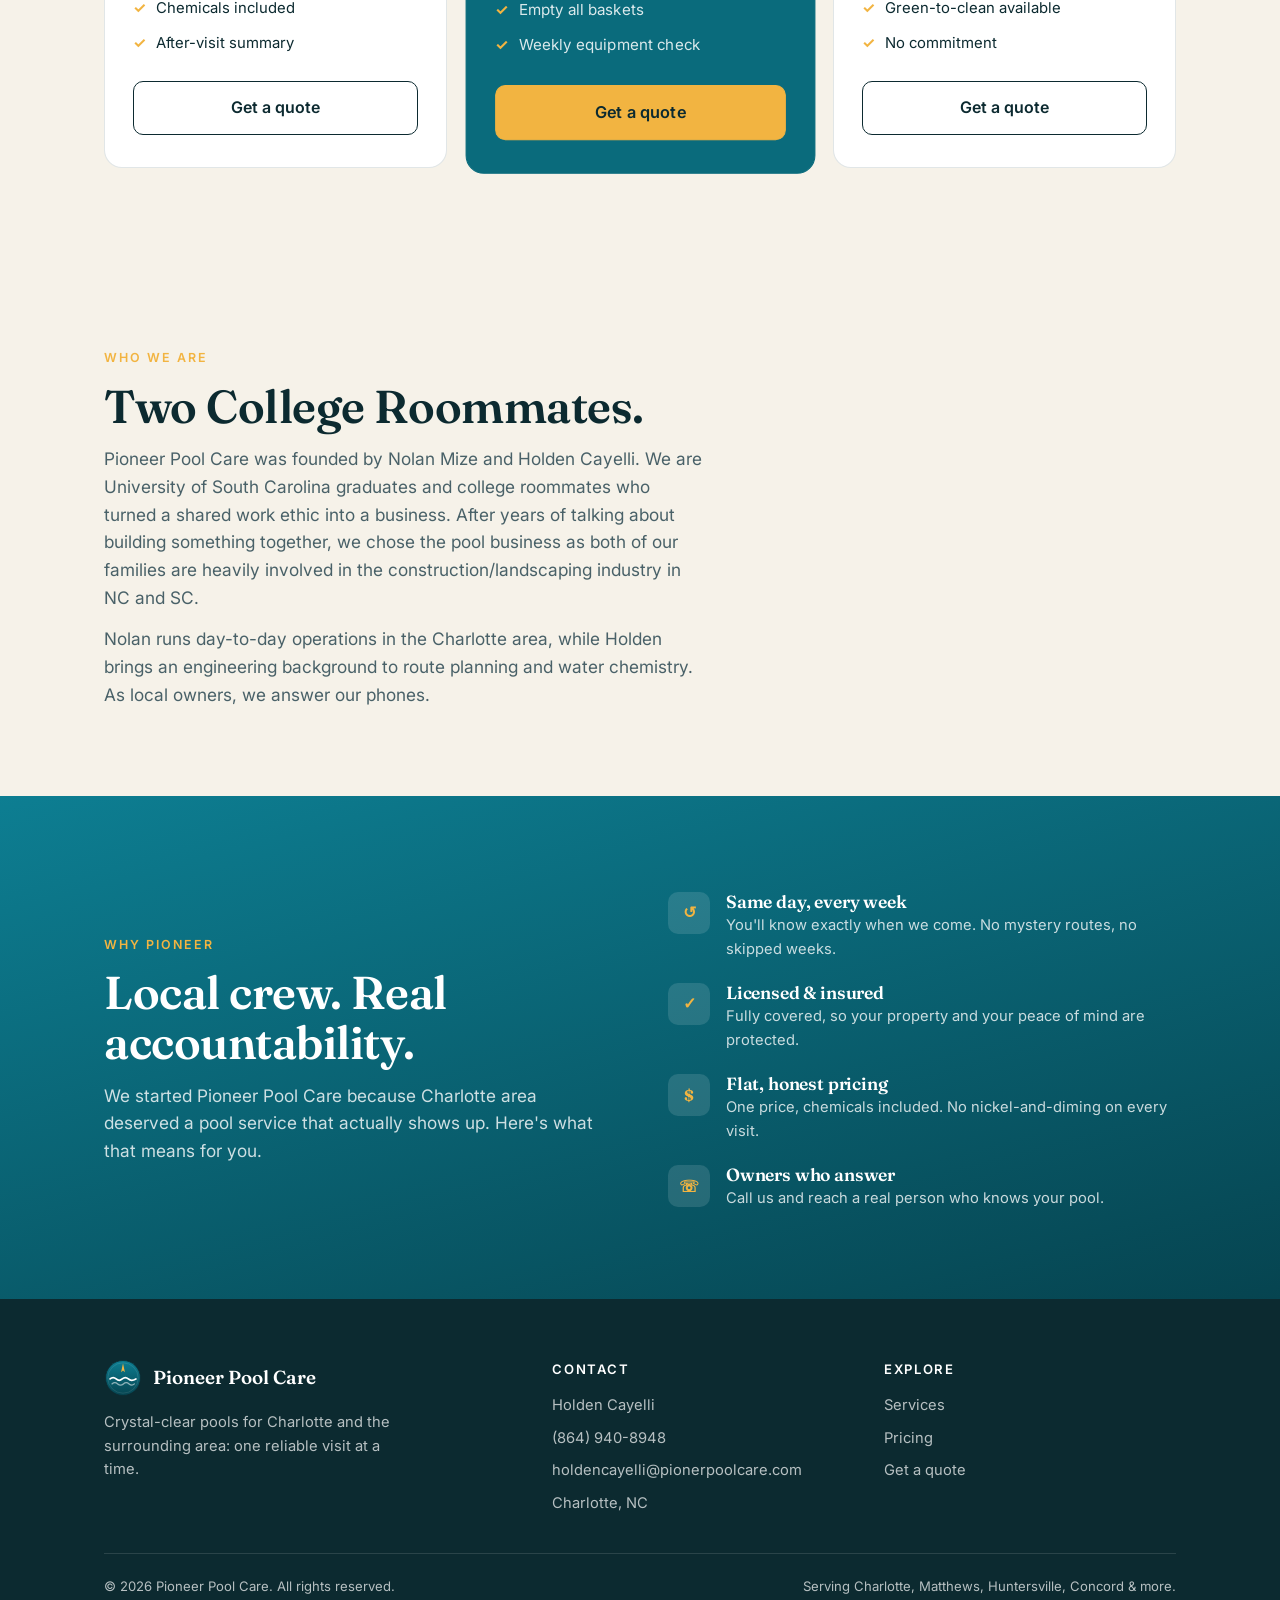
==== commit ad7e6238: "Update index.html" ====
--- a/index.html
+++ b/index.html
@@ -227,7 +227,7 @@
     <div class="sec-head">
       <span class="eyebrow">Who we are</span>
       <h2>Two College Roommates.</h2>
-      <p>Pioneer Pool Care was founded by Nolan Mize and Holden Cayelli. We are University of South Carolina graduates and college roommates who turned a shared work ethic into a business. After years of talking about building something together, we chose the pool business as both of our families are heavily involved in the construction/landscaping ondustry in NC and SC.</p>
+      <p>Pioneer Pool Care was founded by Nolan Mize and Holden Cayelli. We are University of South Carolina graduates and college roommates who turned a shared work ethic into a business. After years of talking about building something together, we chose the pool business as both of our families are heavily involved in the construction/landscaping industry in NC and SC.</p>
       <p>Nolan runs day-to-day operations in the Charlotte area, while Holden brings an engineering background to route planning and water chemistry. As local owners, we answer our phones.</p>
     </div>
   </div>
@@ -267,7 +267,7 @@
         <ul>
           <li>Holden Cayelli</li>
           <li><a href="tel:8649408948">(864) 940-8948</a></li>
-          <li><a href="mailto:holdencayelli@gmail.com">holdencayelli@gmail.com</a></li>
+          <li><a href="mailto:holdencayelli@gmail.com">holdencayelli@pionerpoolcare.com</a></li>
           <li>Charlotte, NC</li>
         </ul>
       </div>
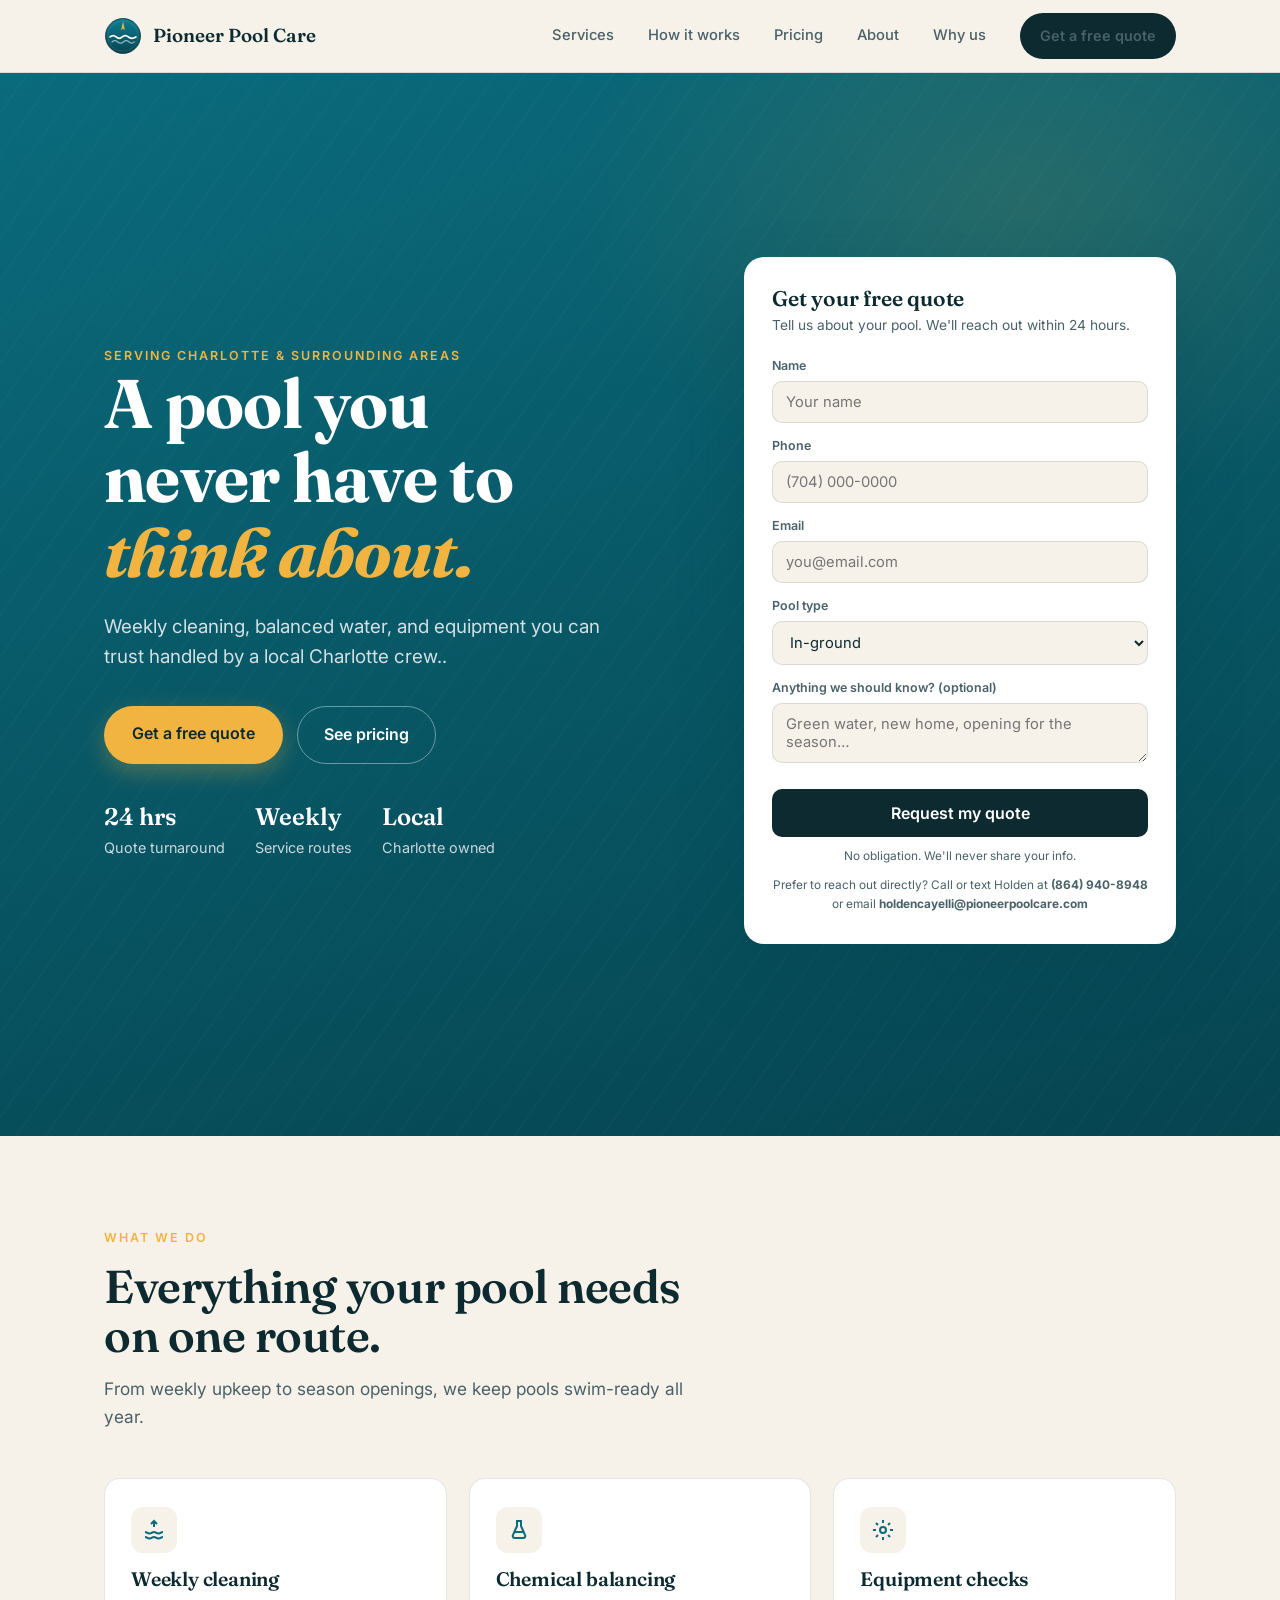
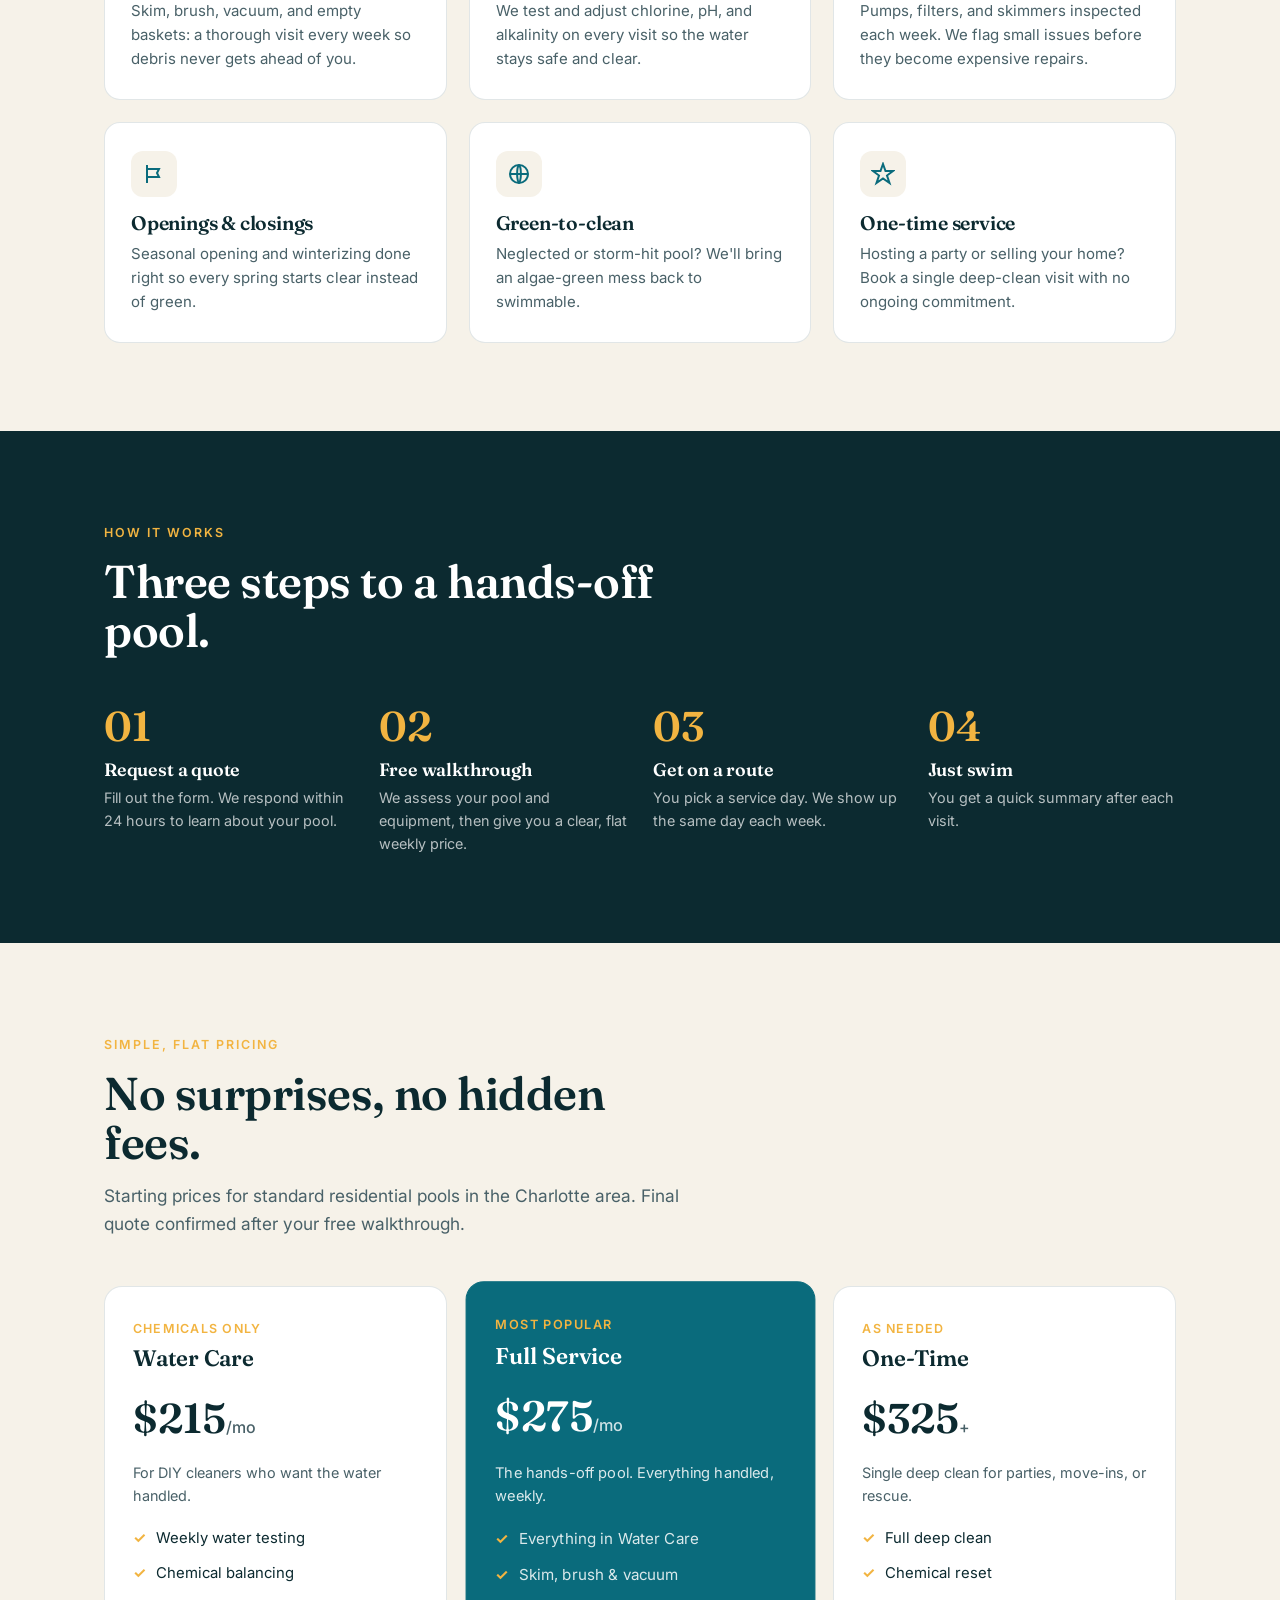
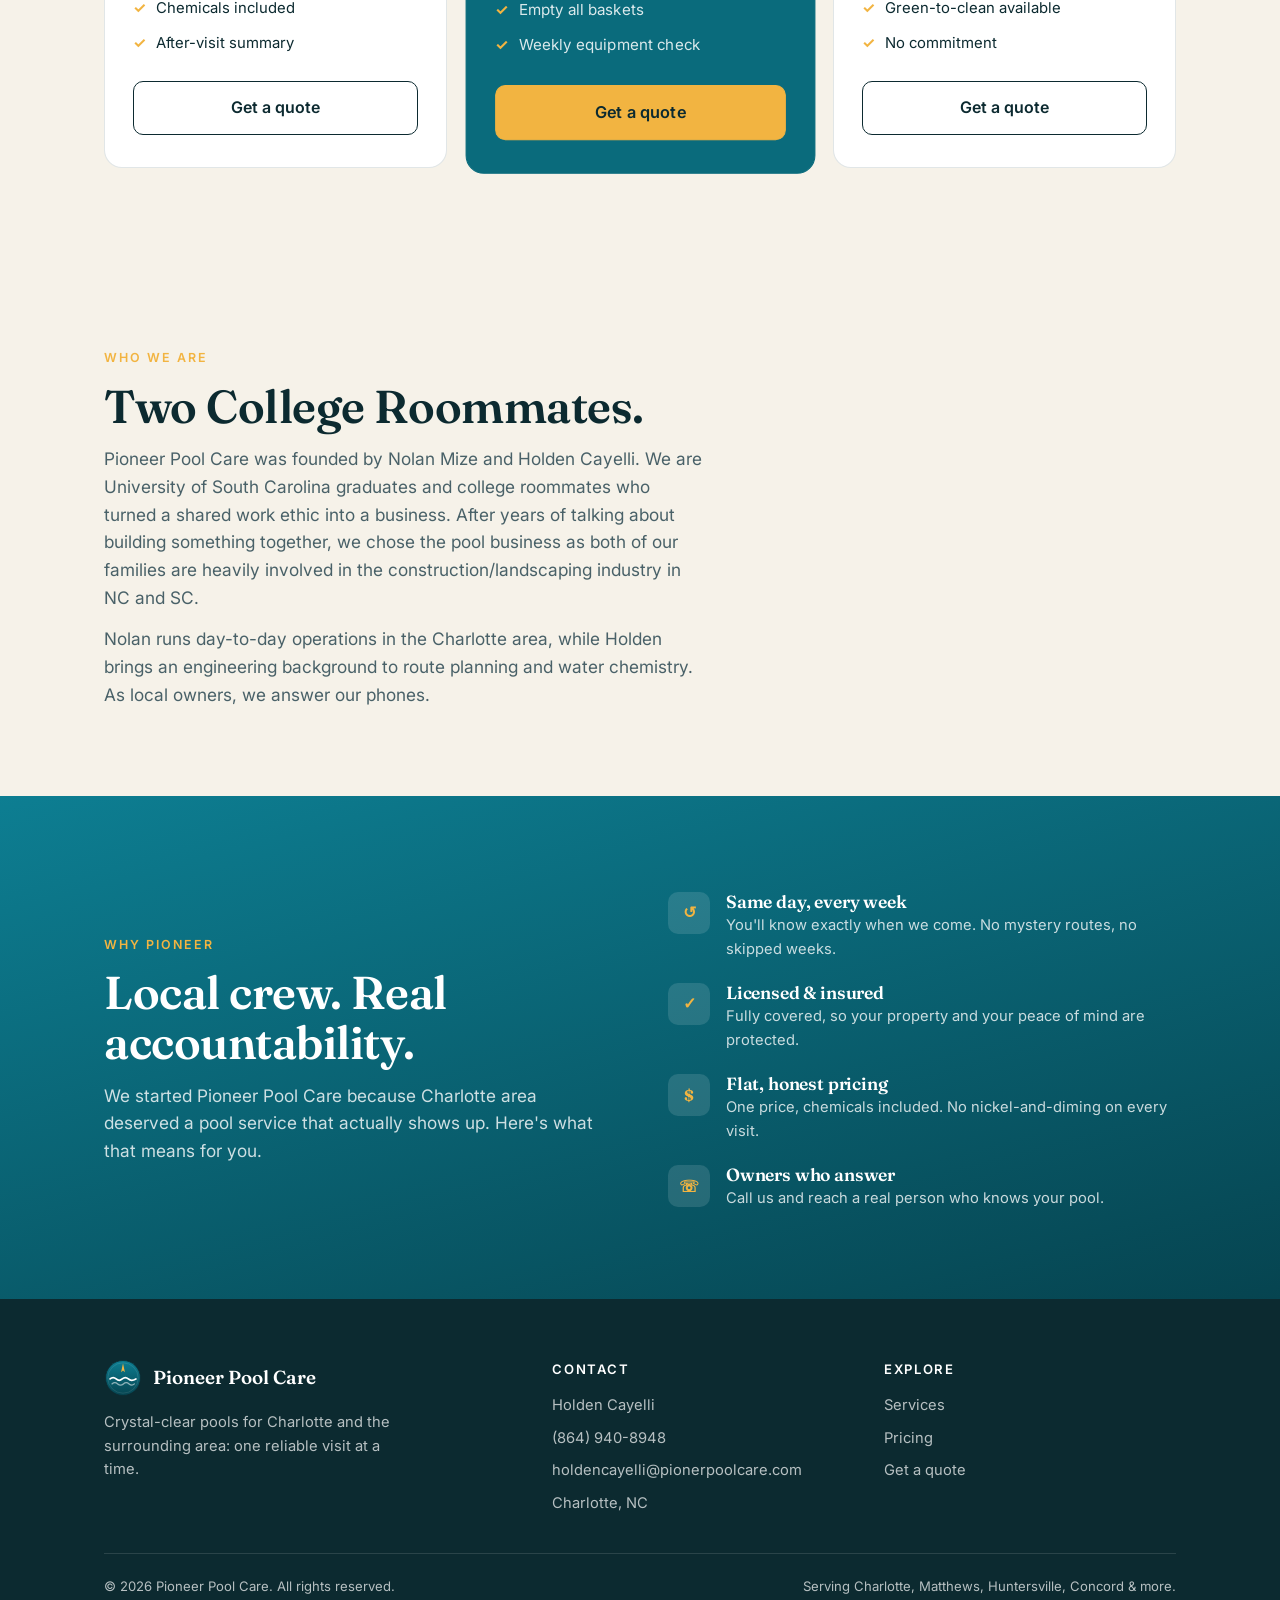
==== commit 7b184786: "Update index.html" ====
--- a/index.html
+++ b/index.html
@@ -83,7 +83,7 @@
           <input type="hidden" name="_next" value="https://pioneerpoolcare.com/thanks.html">
           <button type="submit">Request my quote</button>
           <p class="form-note">No obligation. We'll never share your info.</p>
-          <p class="form-note">Prefer to reach out directly? Call or text Holden at <a href="tel:8649408948"><b>(864) 940-8948</b></a> or email <a href="mailto:holdencayelli@gmail.com"><b>holdencayelli@gmail.com</b></a></p>
+          <p class="form-note">Prefer to reach out directly? Call or text Holden at <a href="tel:8649408948"><b>(864) 940-8948</b></a> or email <a href="mailto:holdencayelli@gmail.com"><b>holdencayelli@pioneerpoolcare.com</b></a></p>
         </form>
         <div class="success" id="successView">
           <h3>Request received! 🎉</h3>
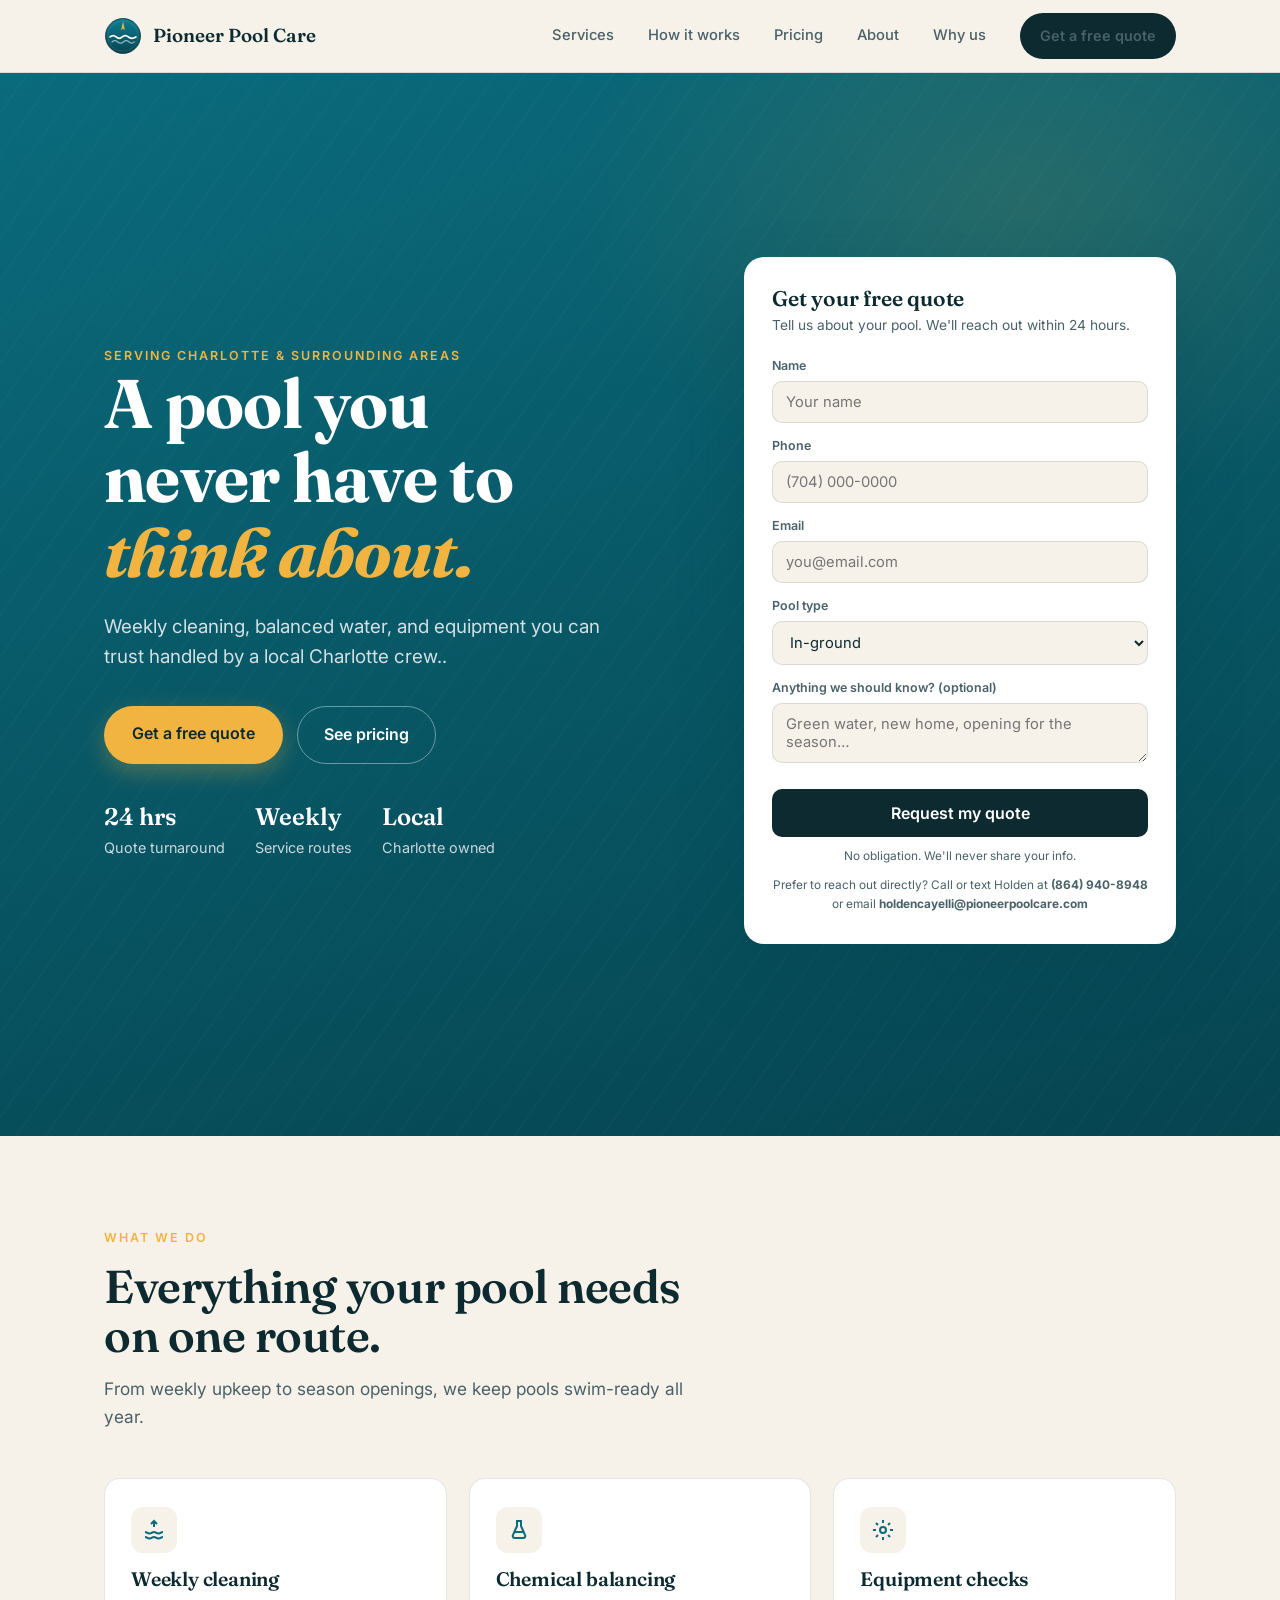
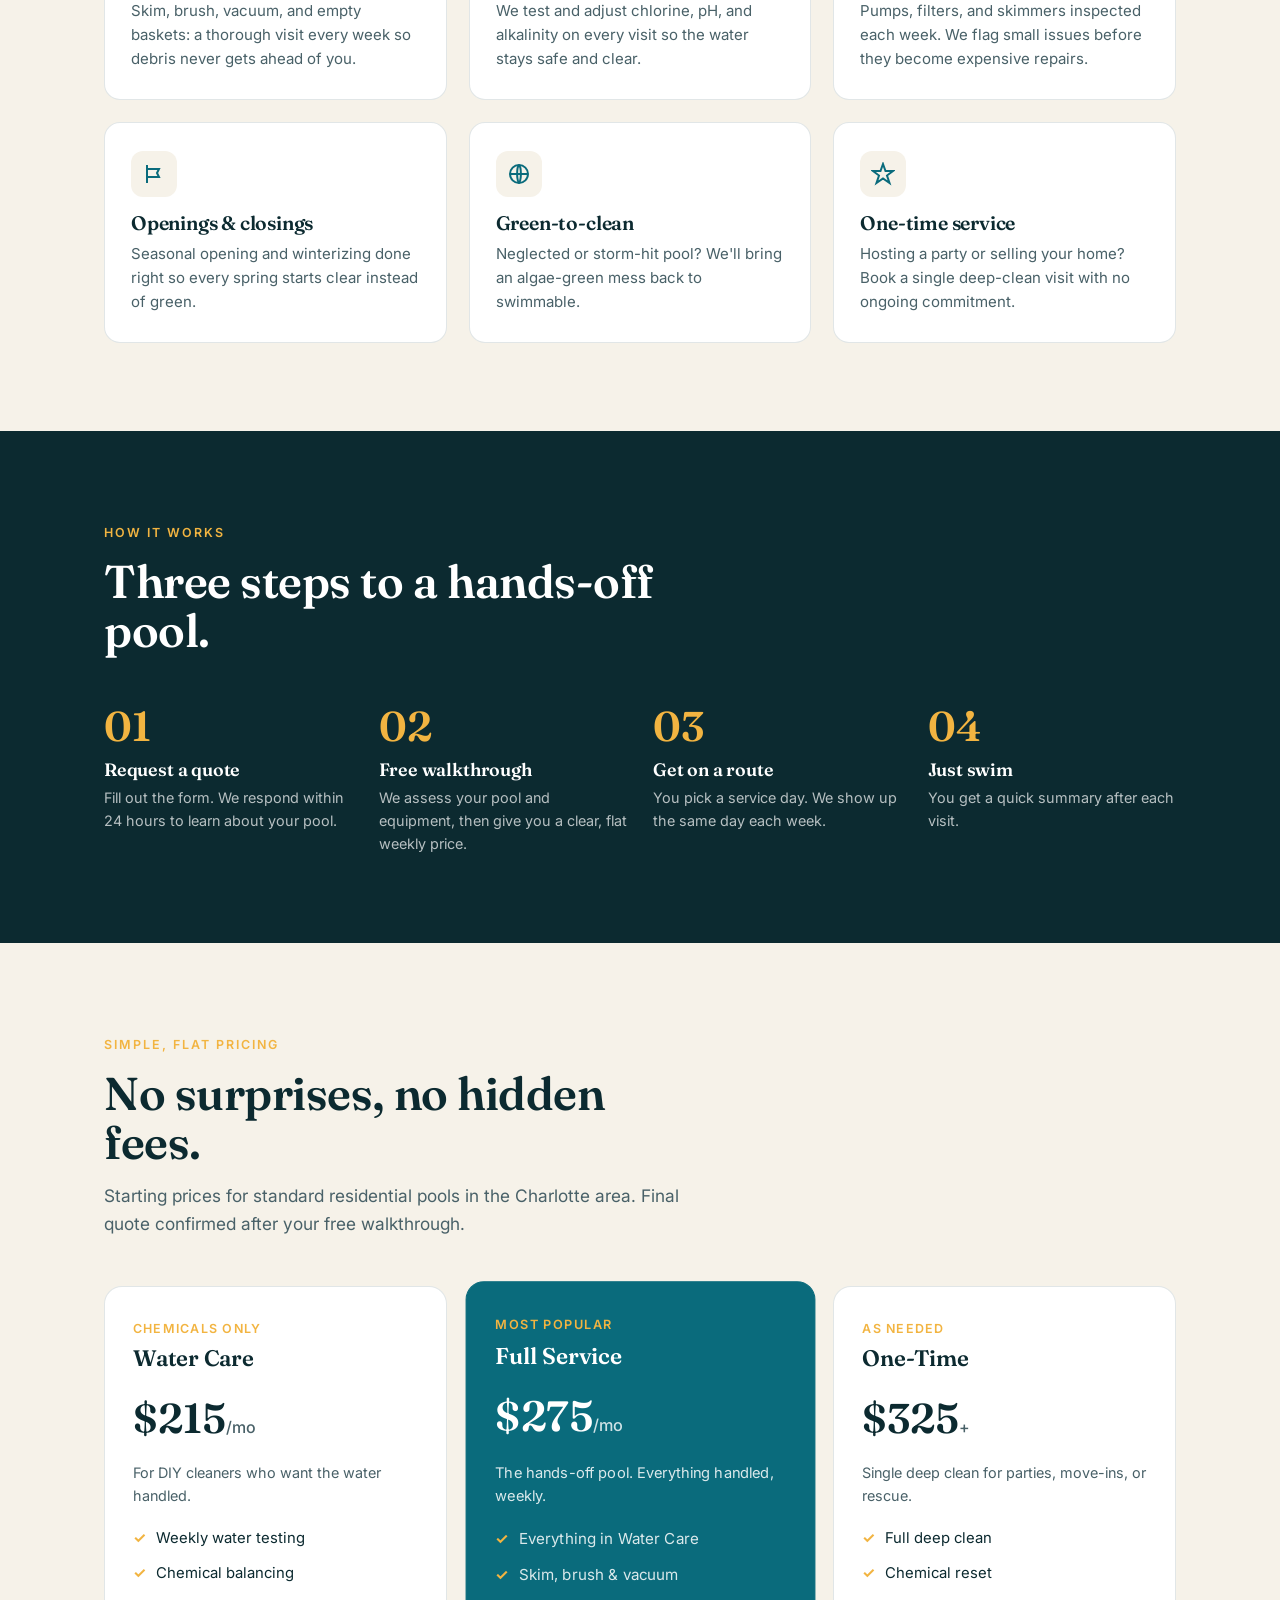
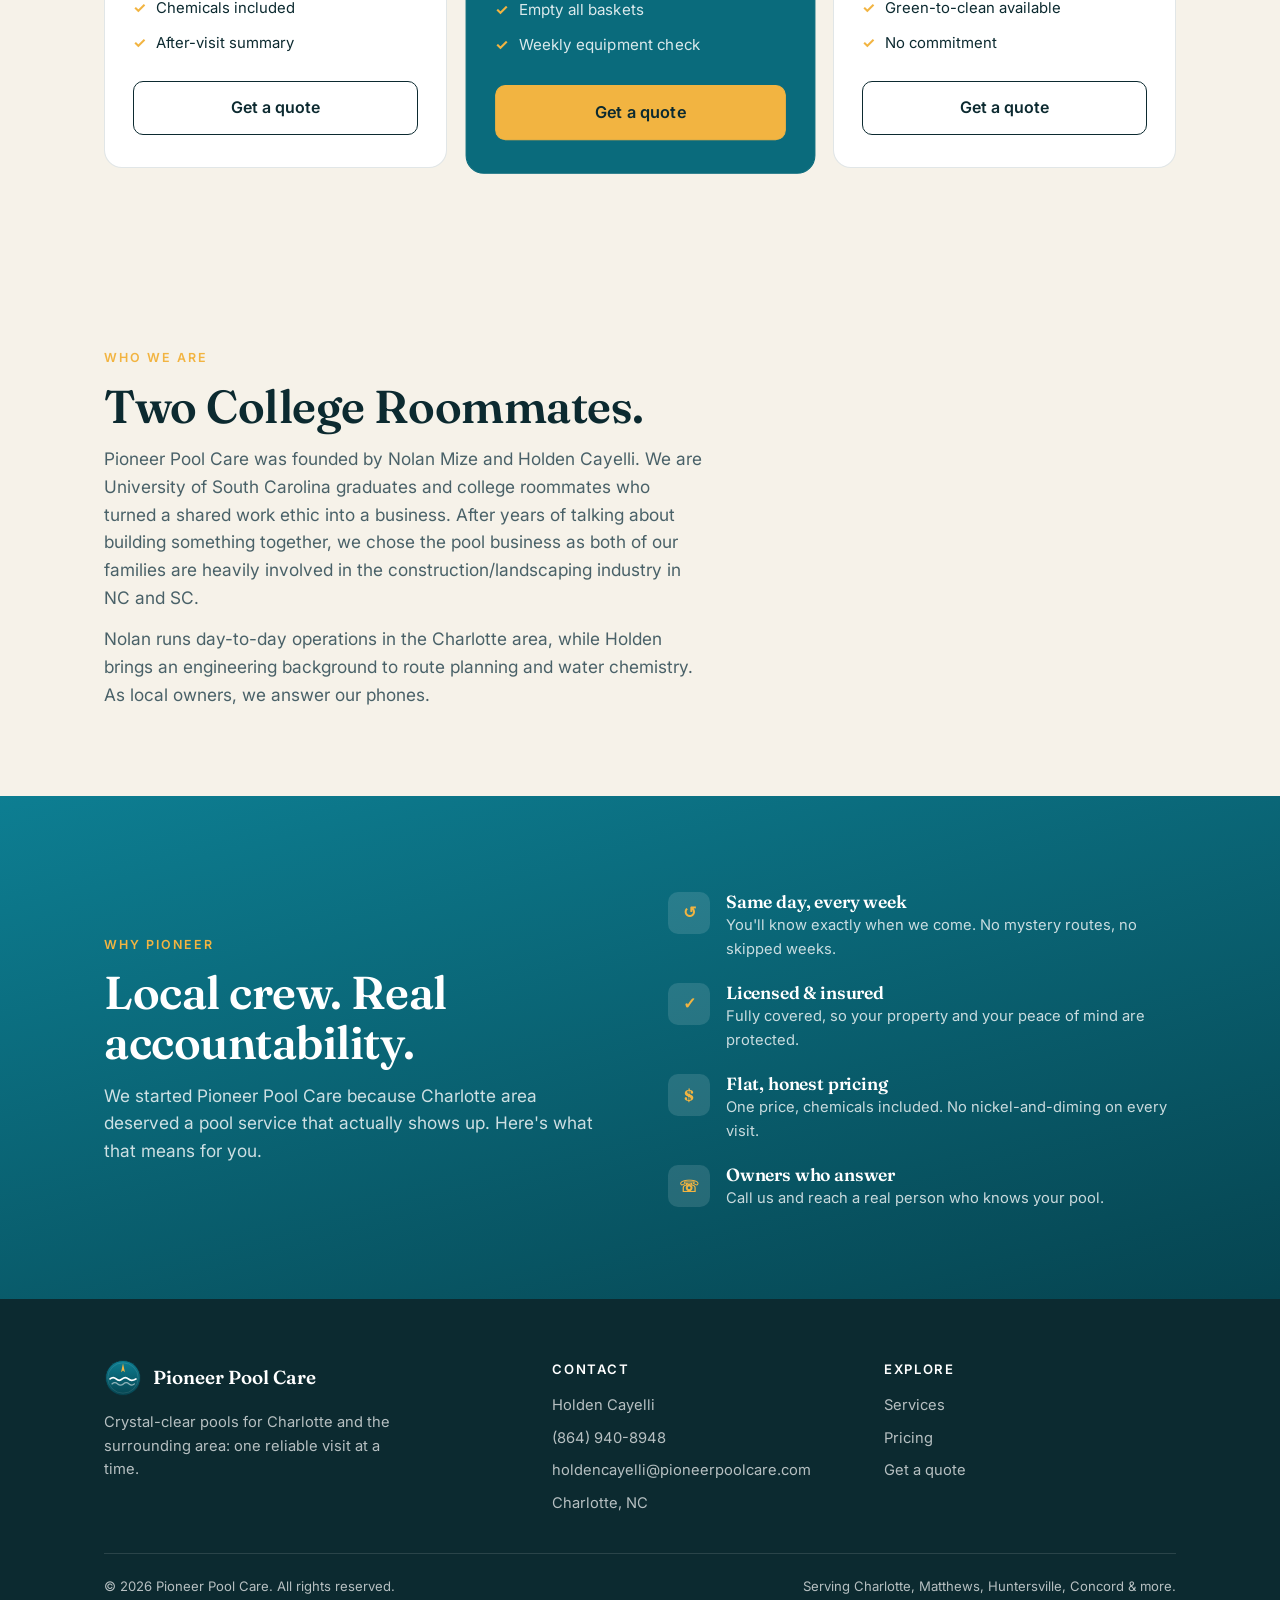
==== commit 3df16c30: "Update index.html" ====
--- a/index.html
+++ b/index.html
@@ -267,7 +267,7 @@
         <ul>
           <li>Holden Cayelli</li>
           <li><a href="tel:8649408948">(864) 940-8948</a></li>
-          <li><a href="mailto:holdencayelli@gmail.com">holdencayelli@pionerpoolcare.com</a></li>
+          <li><a href="mailto:holdencayelli@gmail.com">holdencayelli@pioneerpoolcare.com</a></li>
           <li>Charlotte, NC</li>
         </ul>
       </div>
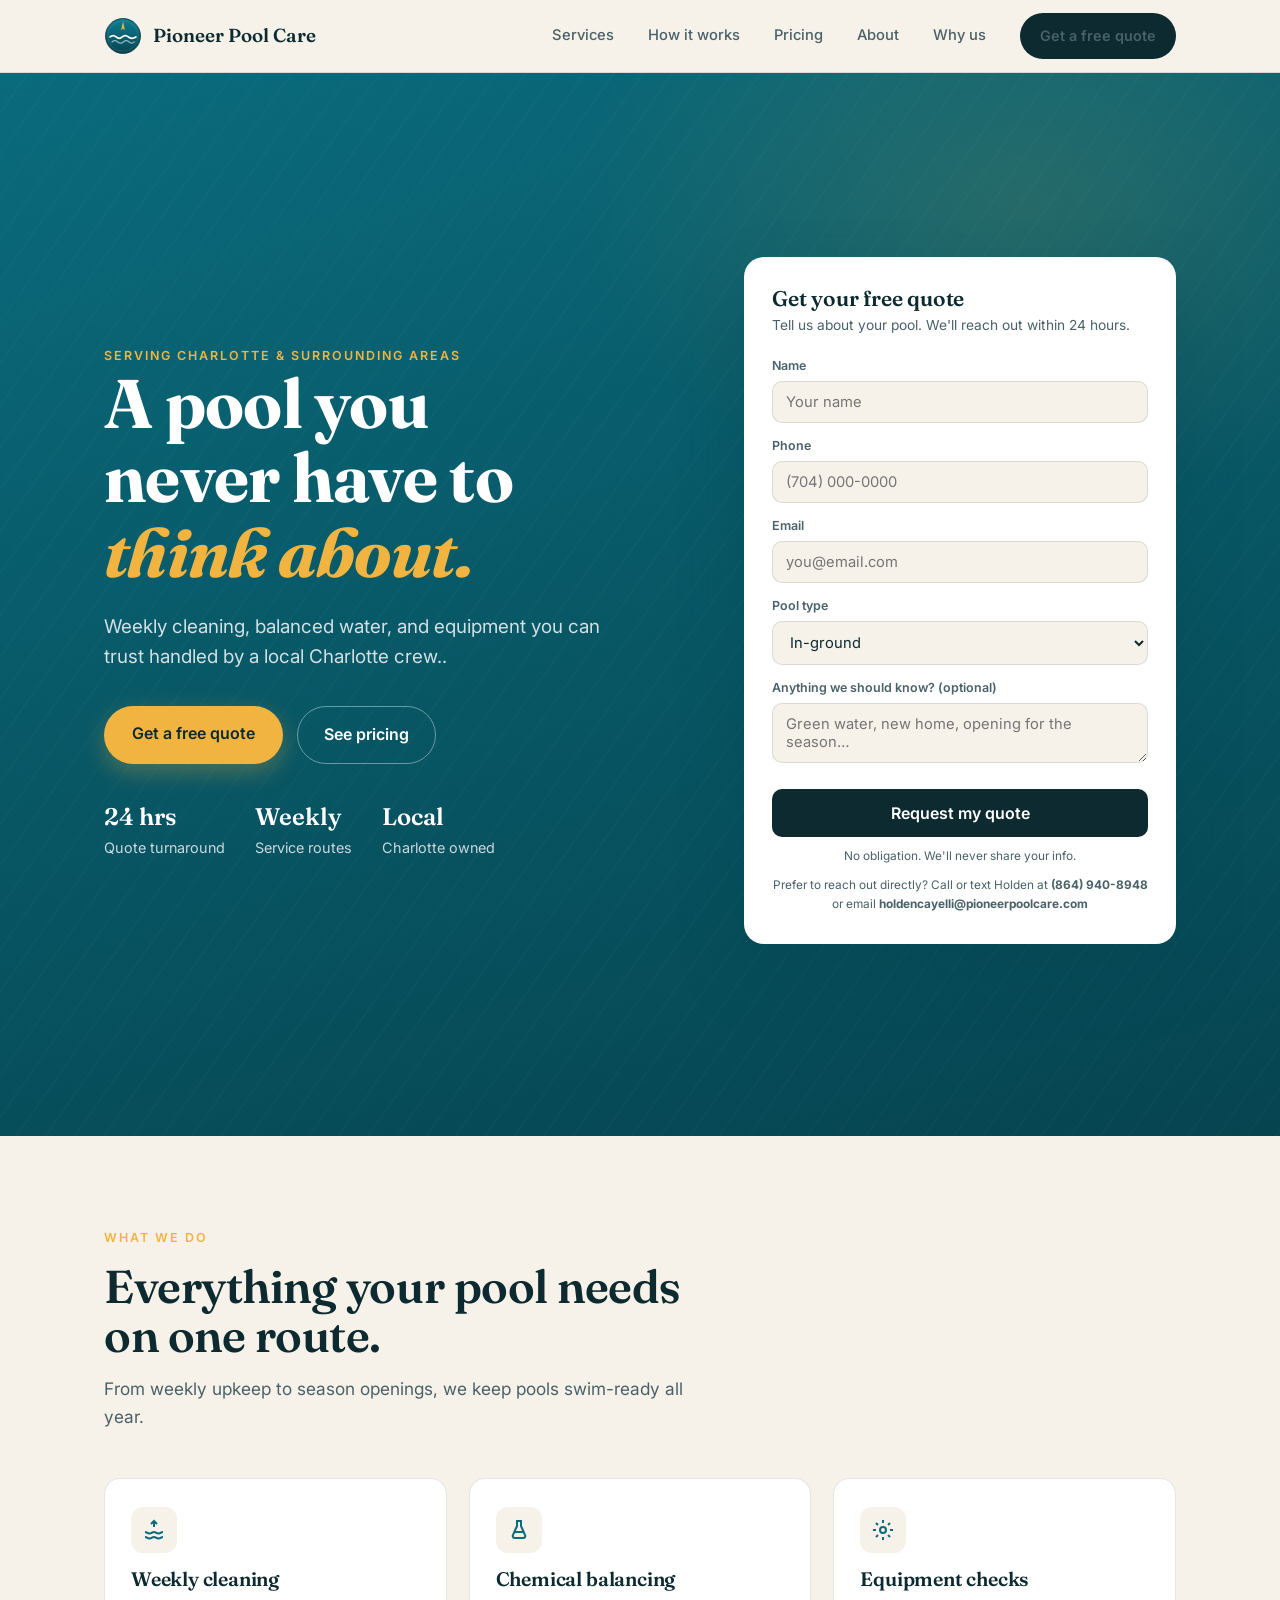
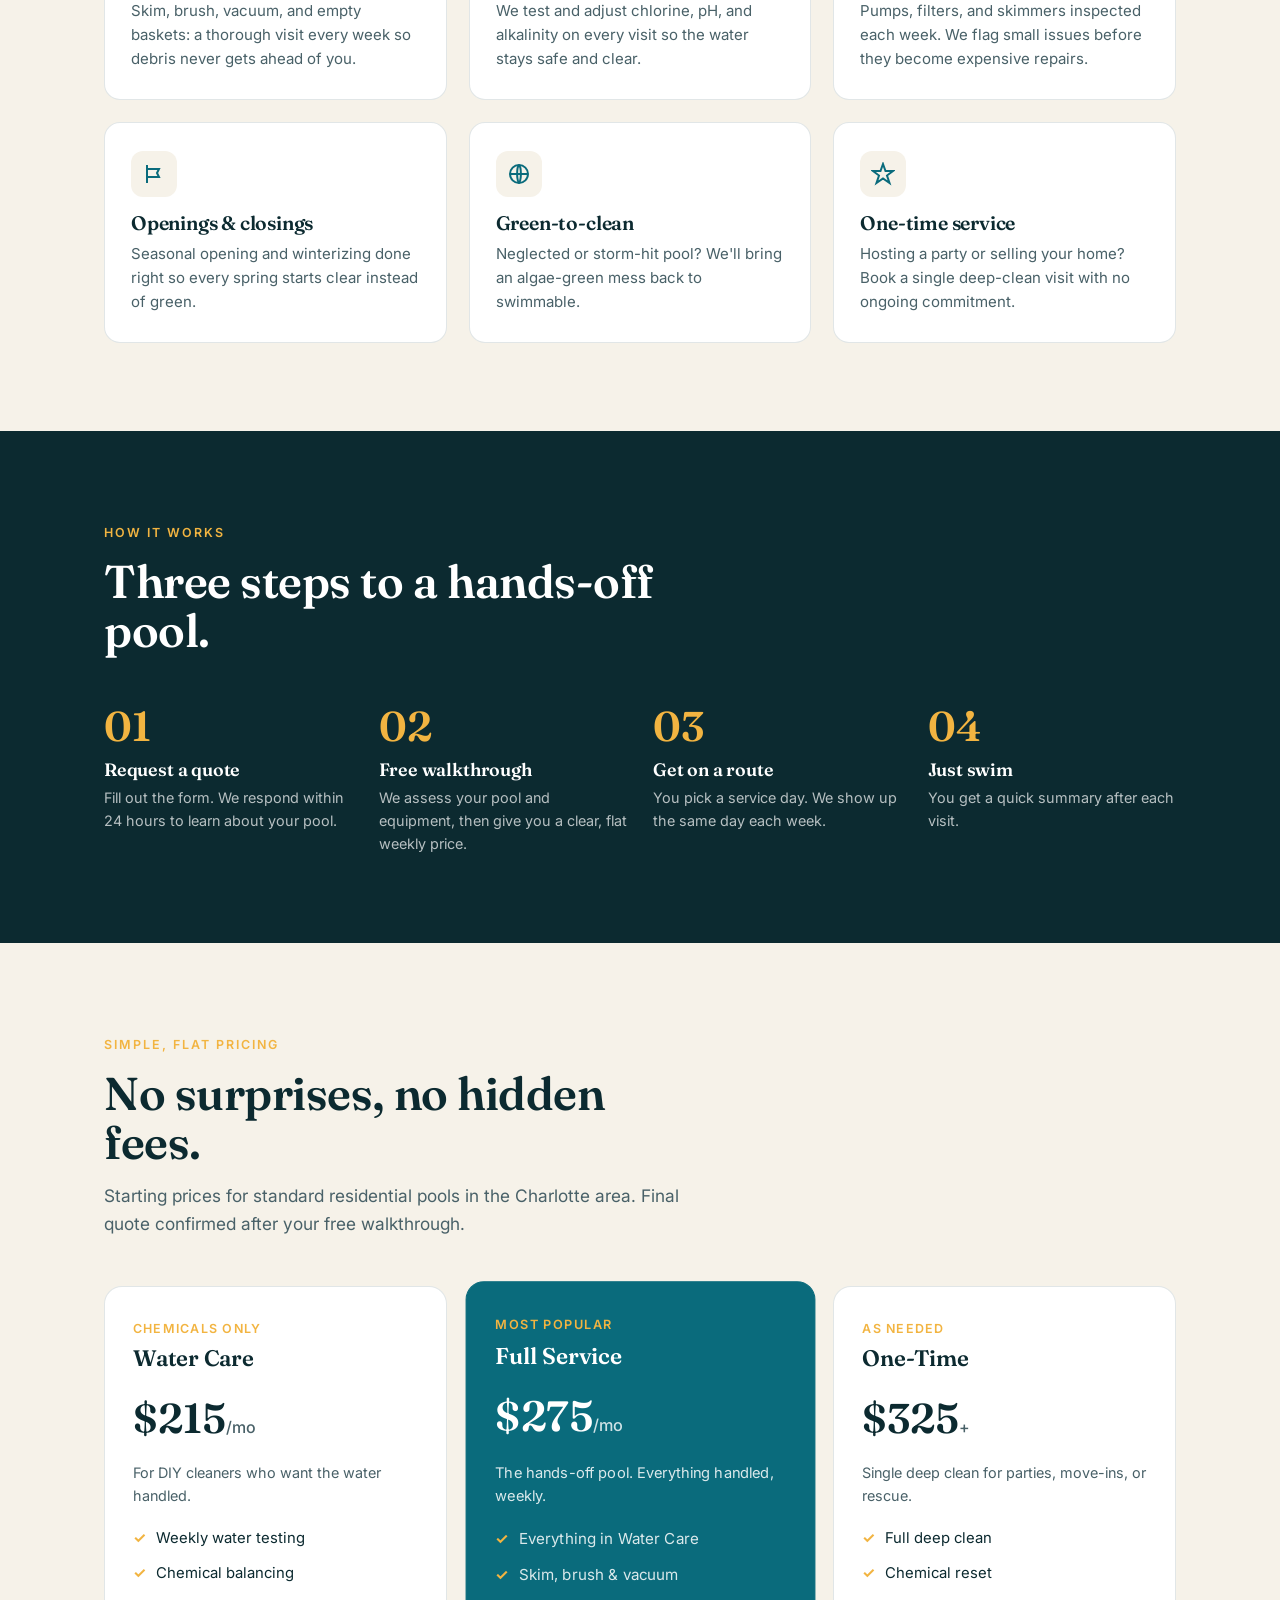
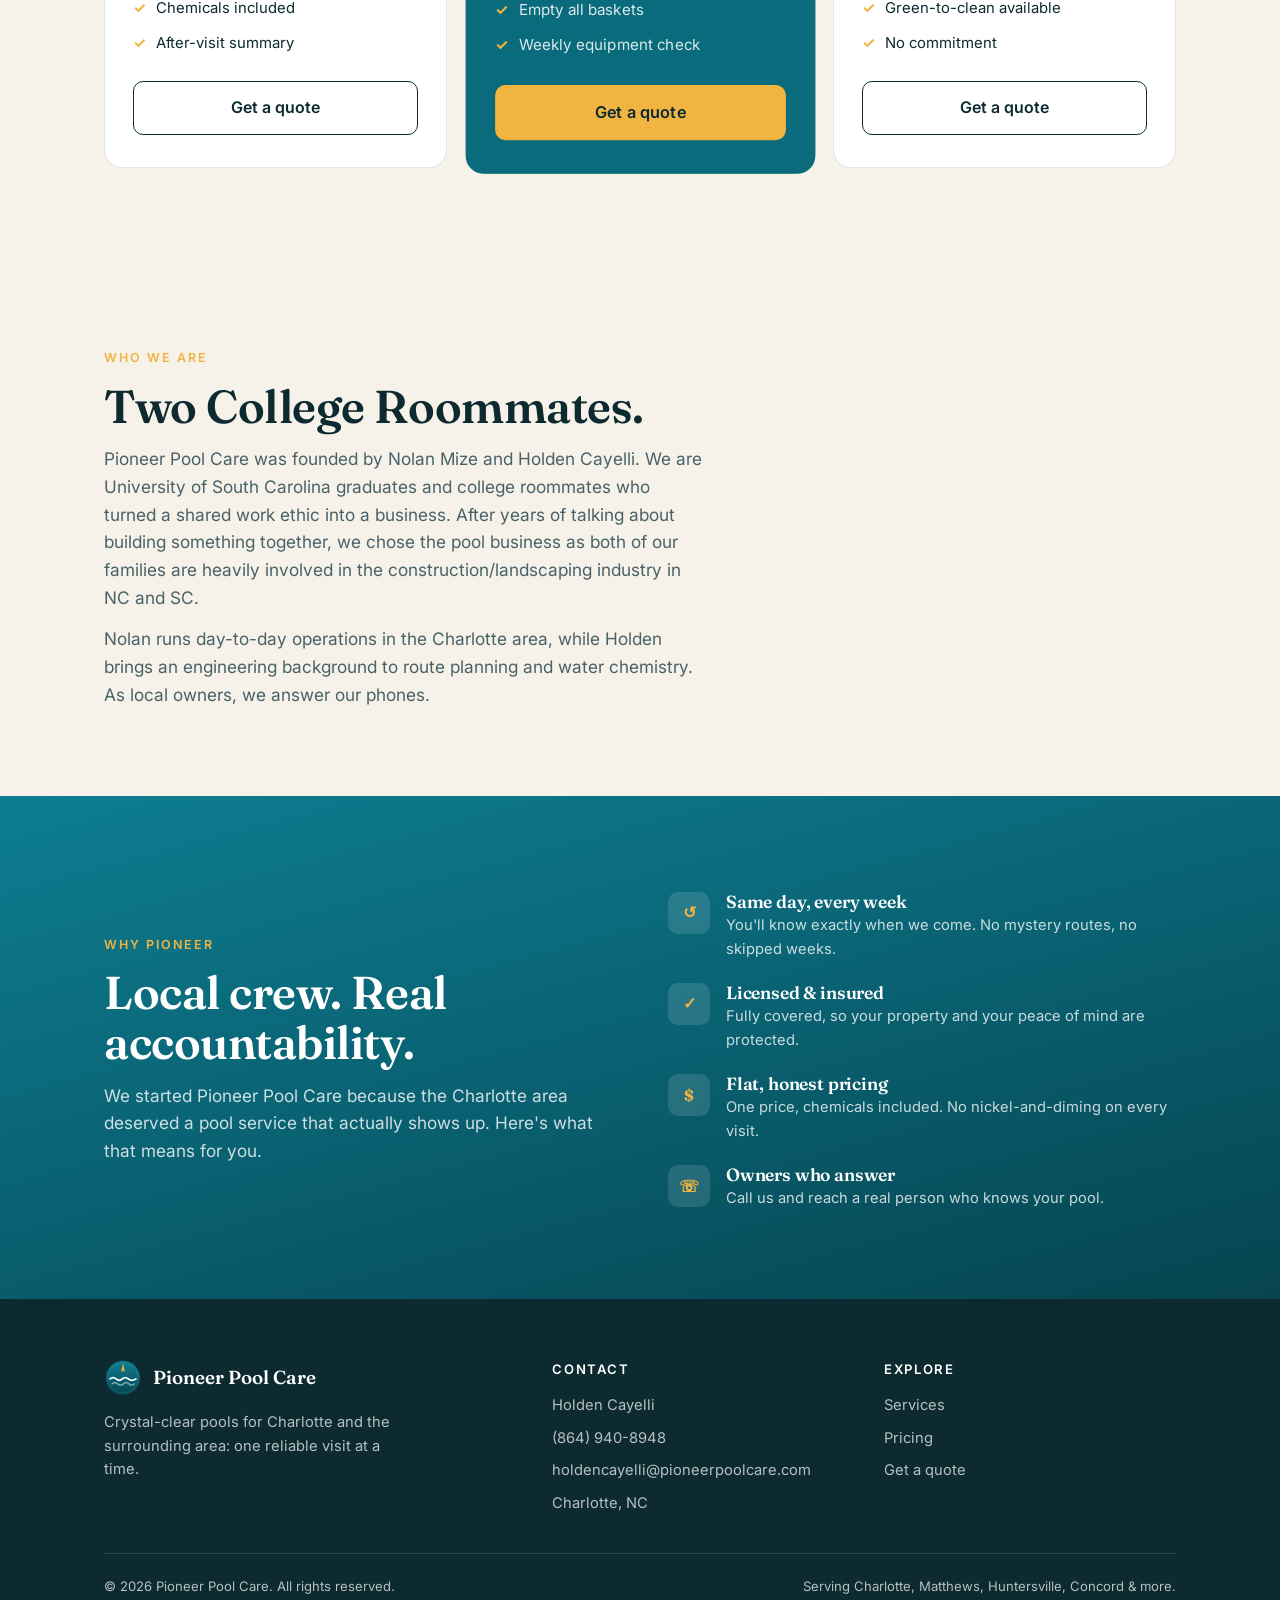
==== commit 932c3323: "Update index.html" ====
--- a/index.html
+++ b/index.html
@@ -241,7 +241,7 @@
         <div class="sec-head">
           <span class="eyebrow">Why Pioneer</span>
           <h2>Local crew. Real accountability.</h2>
-          <p style="color:rgba(255,255,255,.8)">We started Pioneer Pool Care because Charlotte area deserved a pool service that actually shows up. Here's what that means for you.</p>
+          <p style="color:rgba(255,255,255,.8)">We started Pioneer Pool Care because the Charlotte area deserved a pool service that actually shows up. Here's what that means for you.</p>
         </div>
       </div>
       <ul class="why-points">
